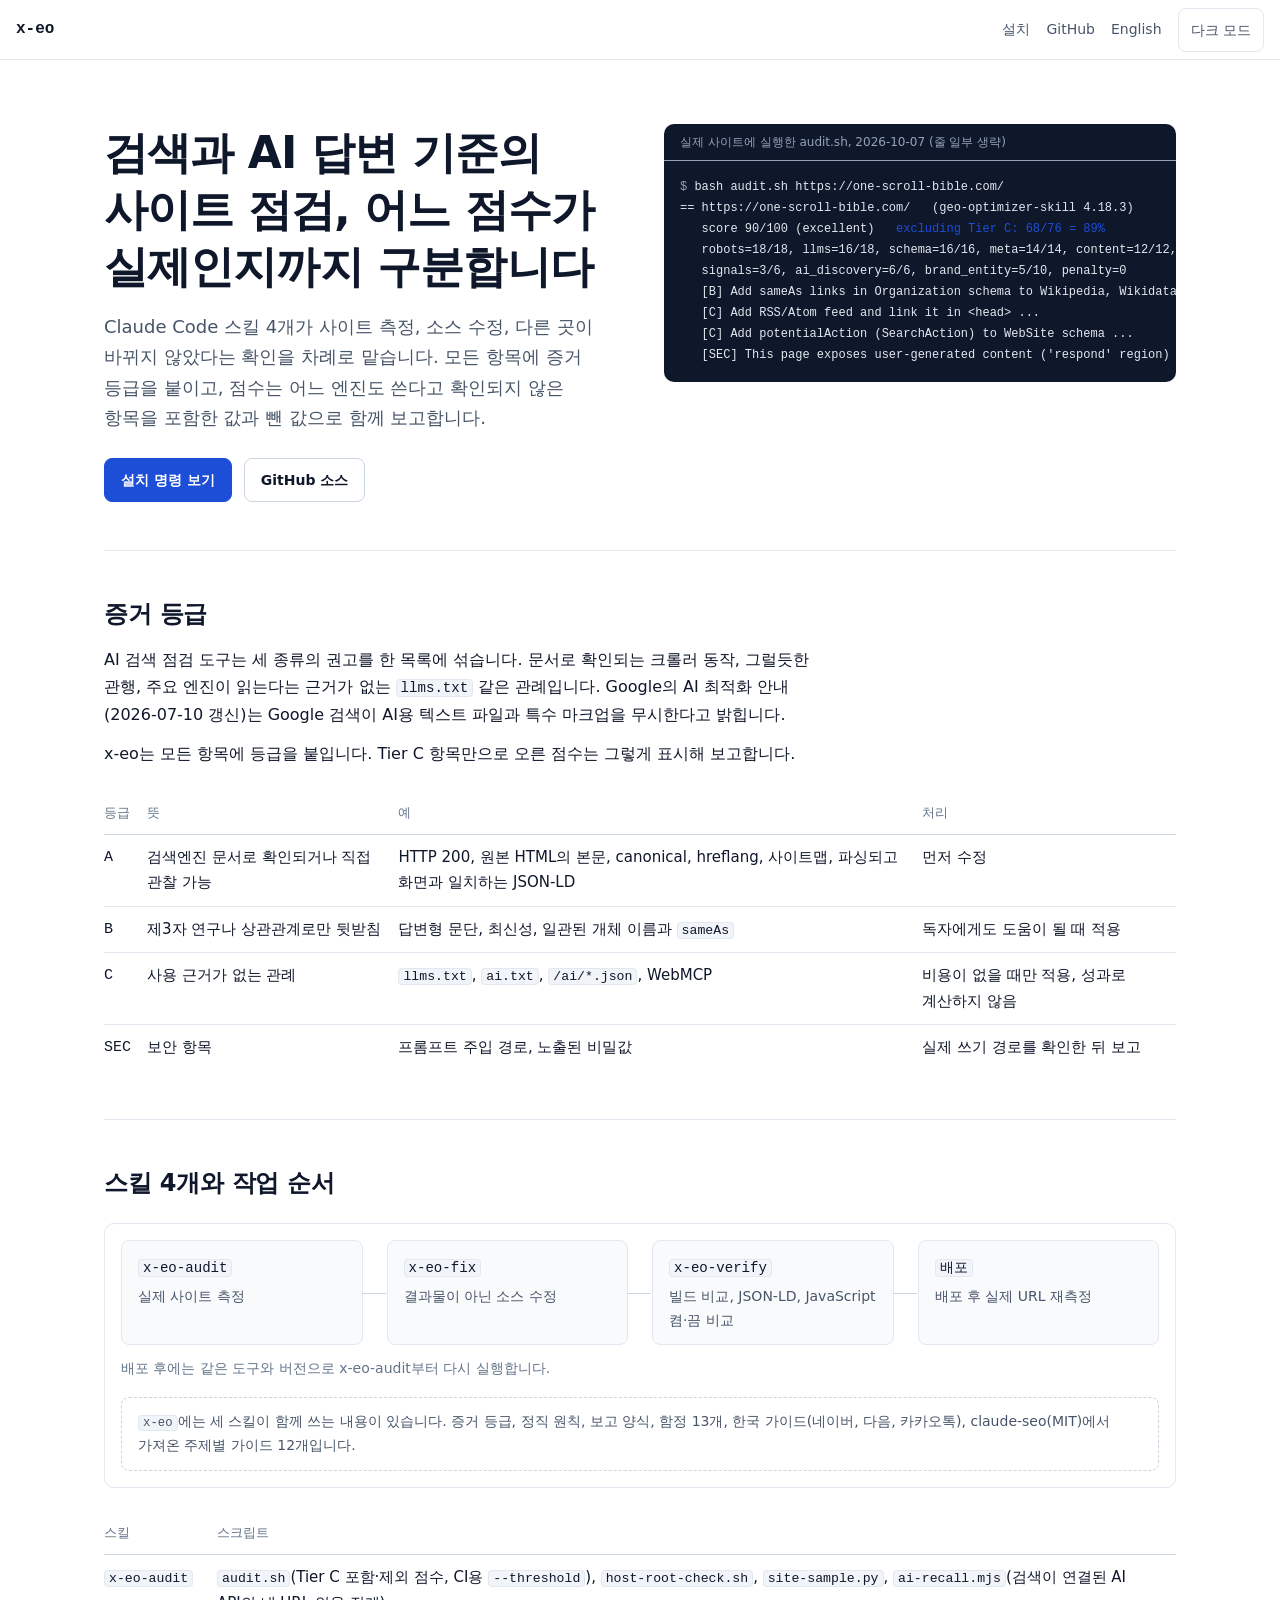
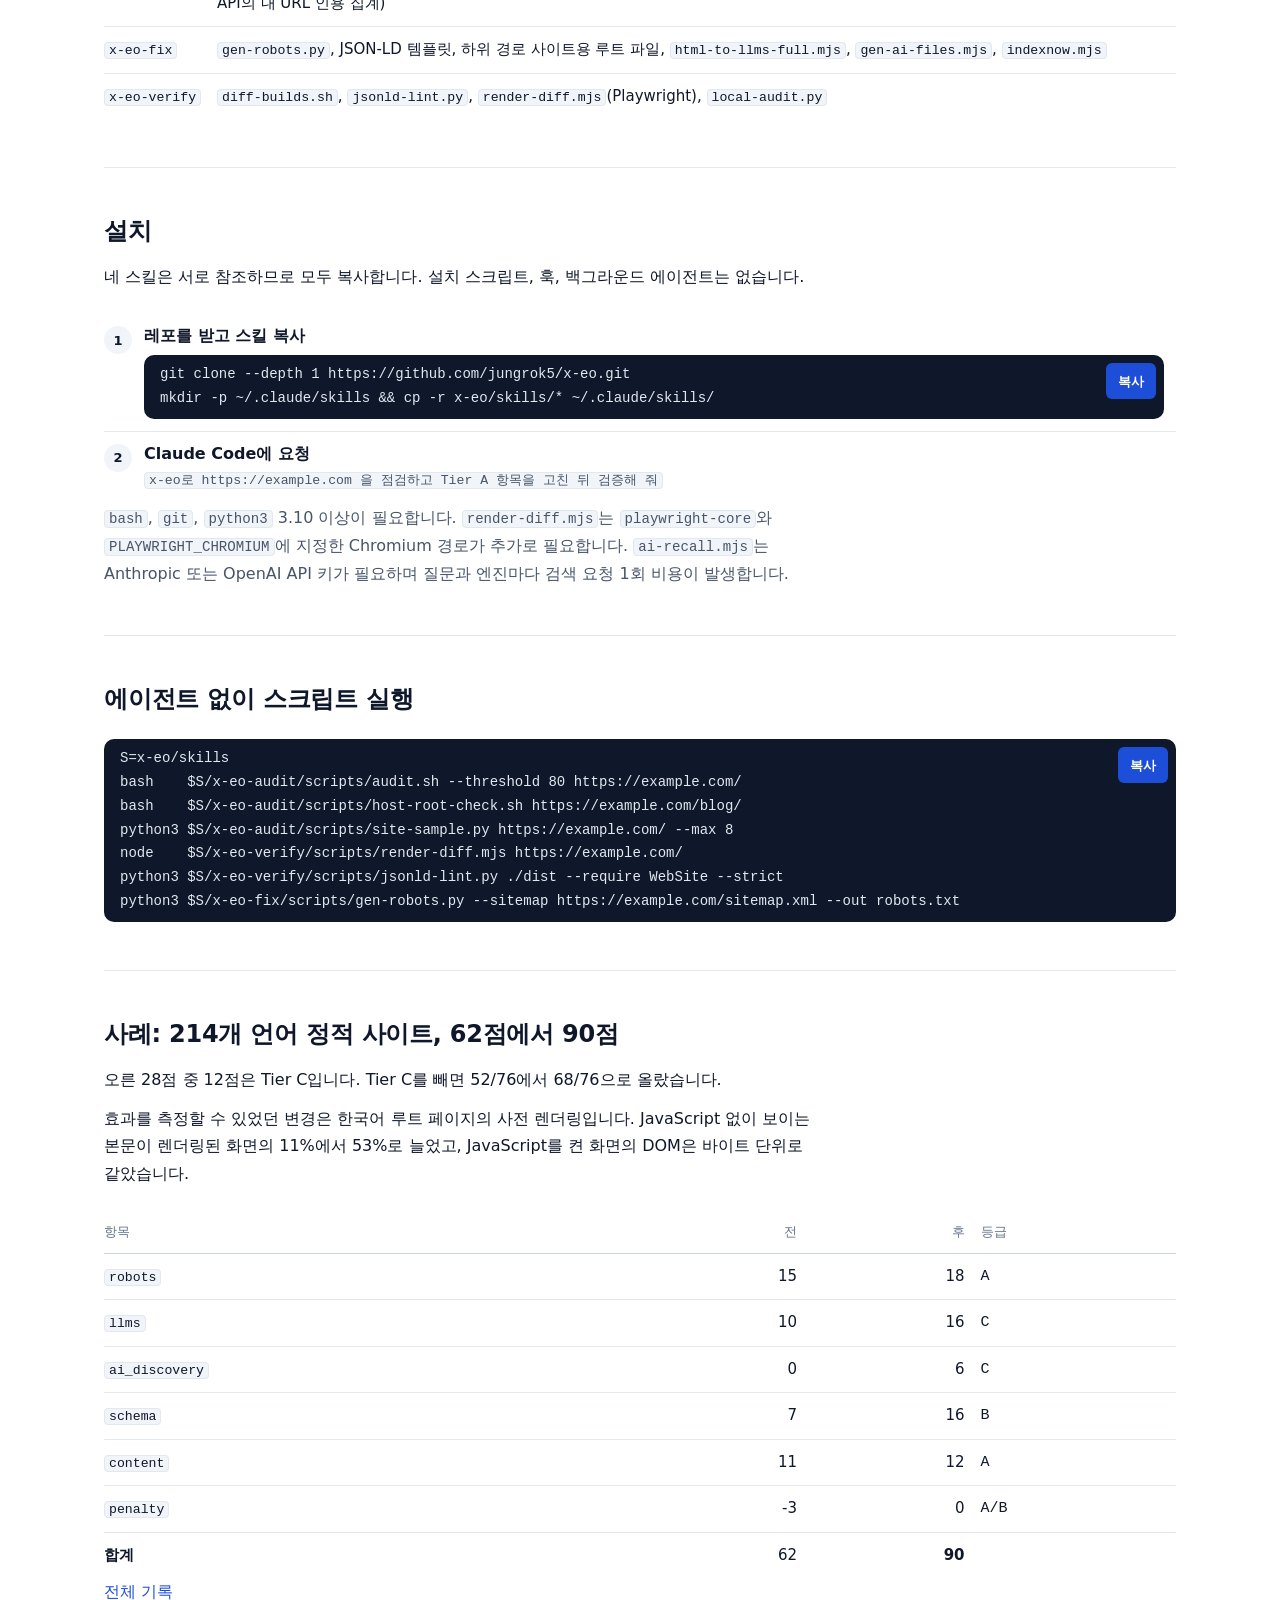
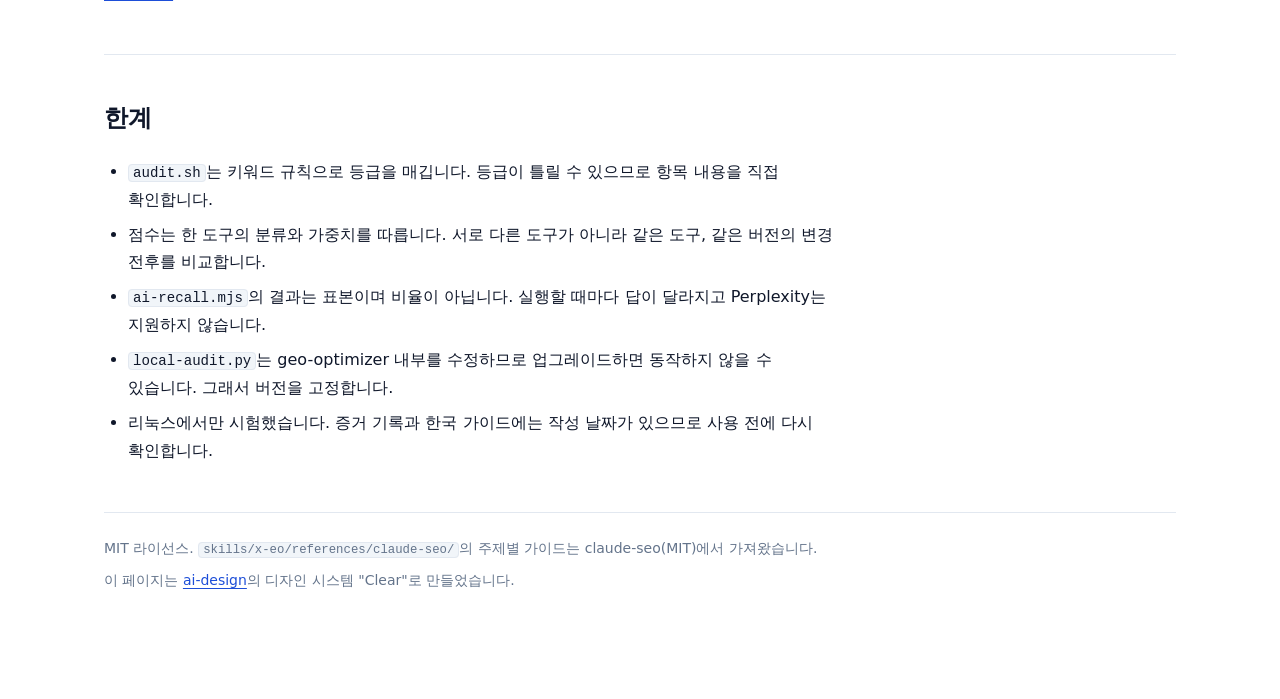
==== site/ko/index.html @ 97e34ea9 "Rewrite README in plain style; add project page (site/) on the Clear design system README.md / READM" ====
<!doctype html>
<html lang="ko">
<head>
<meta charset="utf-8">
<meta name="viewport" content="width=device-width, initial-scale=1">
<title>x-eo: 증거 등급을 붙이는 SEO·AEO·GEO 점검</title>
<meta name="description" content="검색엔진과 AI 답변 엔진 관점에서 사이트 점검, 수정, 수정 결과 검증을 맡는 Claude Code 스킬입니다. 모든 권고에 증거 등급을 붙입니다.">
<link rel="canonical" href="https://jungrok5.github.io/x-eo/ko/">
<link rel="alternate" hreflang="en" href="https://jungrok5.github.io/x-eo/">
<link rel="alternate" hreflang="ko" href="https://jungrok5.github.io/x-eo/ko/">
<link rel="alternate" hreflang="x-default" href="https://jungrok5.github.io/x-eo/">
<meta property="og:type" content="website">
<meta property="og:title" content="x-eo: 증거 등급을 붙이는 SEO·AEO·GEO 점검">
<meta property="og:description" content="검색엔진과 AI 답변 엔진 관점에서 사이트 점검, 수정, 수정 결과 검증을 맡는 Claude Code 스킬입니다. 모든 권고에 증거 등급을 붙입니다.">
<meta property="og:url" content="https://jungrok5.github.io/x-eo/ko/">
<meta property="og:locale" content="ko_KR">
<meta name="twitter:card" content="summary">
<link rel="icon" href="data:,">
<script type="application/ld+json">{"@context": "https://schema.org", "@type": "SoftwareSourceCode", "name": "x-eo", "url": "https://jungrok5.github.io/x-eo/ko/", "codeRepository": "https://github.com/jungrok5/x-eo", "description": "검색엔진과 AI 답변 엔진 관점에서 사이트 점검, 수정, 수정 결과 검증을 맡는 Claude Code 스킬입니다. 모든 권고에 증거 등급을 붙입니다.", "inLanguage": "ko", "license": "https://opensource.org/licenses/MIT", "programmingLanguage": ["Python", "JavaScript", "Shell"], "runtimePlatform": "Claude Code"}</script>
<link rel="stylesheet" href="../assets/design/tokens.css">
<link rel="stylesheet" href="../assets/design/components.css">
<link rel="stylesheet" href="../assets/site.css">
<script src="../assets/design/theme.js"></script>
</head>
<body>
<header class="ds-topbar top">
  <a class="brand" href="../">x-eo</a>
  <nav>
    <a href="#install">설치</a>
    <a href="https://github.com/jungrok5/x-eo">GitHub</a>
    <a href="../" hreflang="en" lang="en">English</a>
    <button type="button" class="theme-toggle" >다크 모드</button>
  </nav>
</header>
<main class="ds-page">
<section class="hero">
  <div>
    <h1>검색과 AI 답변 기준의 사이트 점검, 어느 점수가 실제인지까지 구분합니다</h1>
    <p class="ds-lede">Claude Code 스킬 4개가 사이트 측정, 소스 수정, 다른 곳이 바뀌지 않았다는 확인을 차례로 맡습니다. 모든 항목에 증거 등급을 붙이고, 점수는 어느 엔진도 쓴다고 확인되지 않은 항목을 포함한 값과 뺀 값으로 함께 보고합니다.</p>
    <div class="actions"><a class="ds-btn ds-btn--primary" href="#install">설치 명령 보기</a><a class="ds-btn" href="https://github.com/jungrok5/x-eo">GitHub 소스</a></div>
  </div>
  <figure class="term"><figcaption>실제 사이트에 실행한 audit.sh, 2026-10-07 (줄 일부 생략)</figcaption><pre tabindex="0"><code><span class="ds-c">$</span> bash audit.sh https://one-scroll-bible.com/
== https://one-scroll-bible.com/   (geo-optimizer-skill 4.18.3)
   score 90/100 (excellent)   <span class="hl">excluding Tier C: 68/76 = 89%</span>
   robots=18/18, llms=16/18, schema=16/16, meta=14/14, content=12/12,
   signals=3/6, ai_discovery=6/6, brand_entity=5/10, penalty=0
   [B] Add sameAs links in Organization schema to Wikipedia, Wikidata, ...
   [C] Add RSS/Atom feed and link it in &lt;head&gt; ...
   [C] Add potentialAction (SearchAction) to WebSite schema ...
   [SEC] This page exposes user-generated content ('respond' region) ...</code></pre></figure>
</section>
<section id="tiers">
  <h2>증거 등급</h2>
  <p>AI 검색 점검 도구는 세 종류의 권고를 한 목록에 섞습니다. 문서로 확인되는 크롤러 동작, 그럴듯한 관행, 주요 엔진이 읽는다는 근거가 없는 <code>llms.txt</code> 같은 관례입니다. Google의 AI 최적화 안내(2026-07-10 갱신)는 Google 검색이 AI용 텍스트 파일과 특수 마크업을 무시한다고 밝힙니다.</p><p>x-eo는 모든 항목에 등급을 붙입니다. Tier C 항목만으로 오른 점수는 그렇게 표시해 보고합니다.</p>
  <div class="ds-table-wrap"><table class="ds-table"><thead><tr><th>등급</th><th>뜻</th><th>예</th><th>처리</th></tr></thead><tbody><tr><td class="tier">A</td><td>검색엔진 문서로 확인되거나 직접 관찰 가능</td><td>HTTP 200, 원본 HTML의 본문, canonical, hreflang, 사이트맵, 파싱되고 화면과 일치하는 JSON-LD</td><td>먼저 수정</td></tr><tr><td class="tier">B</td><td>제3자 연구나 상관관계로만 뒷받침</td><td>답변형 문단, 최신성, 일관된 개체 이름과 <code>sameAs</code></td><td>독자에게도 도움이 될 때 적용</td></tr><tr><td class="tier">C</td><td>사용 근거가 없는 관례</td><td><code>llms.txt</code>, <code>ai.txt</code>, <code>/ai/*.json</code>, WebMCP</td><td>비용이 없을 때만 적용, 성과로 계산하지 않음</td></tr><tr><td class="tier">SEC</td><td>보안 항목</td><td>프롬프트 주입 경로, 노출된 비밀값</td><td>실제 쓰기 경로를 확인한 뒤 보고</td></tr></tbody></table></div>
</section>
<section id="skills">
  <h2>스킬 4개와 작업 순서</h2>
  <figure class="ds-figure"><ol class="loop"><li><code>x-eo-audit</code><span>실제 사이트 측정</span></li><li><code>x-eo-fix</code><span>결과물이 아닌 소스 수정</span></li><li><code>x-eo-verify</code><span>빌드 비교, JSON-LD, JavaScript 켬·끔 비교</span></li><li><code>배포</code><span>배포 후 실제 URL 재측정</span></li></ol><p class="loop-back">배포 후에는 같은 도구와 버전으로 x-eo-audit부터 다시 실행합니다.</p><p class="shared"><code>x-eo</code>에는 세 스킬이 함께 쓰는 내용이 있습니다. 증거 등급, 정직 원칙, 보고 양식, 함정 13개, 한국 가이드(네이버, 다음, 카카오톡), claude-seo(MIT)에서 가져온 주제별 가이드 12개입니다.</p></figure>
  <div class="ds-table-wrap"><table class="ds-table"><thead><tr><th>스킬</th><th>스크립트</th></tr></thead><tbody><tr><td><code>x-eo-audit</code></td><td><code>audit.sh</code>(Tier C 포함·제외 점수, CI용 <code>--threshold</code>), <code>host-root-check.sh</code>, <code>site-sample.py</code>, <code>ai-recall.mjs</code>(검색이 연결된 AI API의 내 URL 인용 집계)</td></tr><tr><td><code>x-eo-fix</code></td><td><code>gen-robots.py</code>, JSON-LD 템플릿, 하위 경로 사이트용 루트 파일, <code>html-to-llms-full.mjs</code>, <code>gen-ai-files.mjs</code>, <code>indexnow.mjs</code></td></tr><tr><td><code>x-eo-verify</code></td><td><code>diff-builds.sh</code>, <code>jsonld-lint.py</code>, <code>render-diff.mjs</code>(Playwright), <code>local-audit.py</code></td></tr></tbody></table></div>
</section>
<section id="install">
  <h2>설치</h2>
  <p>네 스킬은 서로 참조하므로 모두 복사합니다. 설치 스크립트, 훅, 백그라운드 에이전트는 없습니다.</p>
  <ol class="ds-steps"><li><div><h3>레포를 받고 스킬 복사</h3><div class="ds-cmd"><pre><code>git clone --depth 1 https://github.com/jungrok5/x-eo.git
mkdir -p ~/.claude/skills &amp;&amp; cp -r x-eo/skills/* ~/.claude/skills/</code></pre><button type="button" >복사</button></div></div></li><li><div><h3>Claude Code에 요청</h3><p><code>x-eo로 https://example.com 을 점검하고 Tier A 항목을 고친 뒤 검증해 줘</code></p></div></li></ol>
  <p class="ds-muted"><code>bash</code>, <code>git</code>, <code>python3</code> 3.10 이상이 필요합니다. <code>render-diff.mjs</code>는 <code>playwright-core</code>와 <code>PLAYWRIGHT_CHROMIUM</code>에 지정한 Chromium 경로가 추가로 필요합니다. <code>ai-recall.mjs</code>는 Anthropic 또는 OpenAI API 키가 필요하며 질문과 엔진마다 검색 요청 1회 비용이 발생합니다.</p>
</section>
<section id="direct">
  <h2>에이전트 없이 스크립트 실행</h2>
  <div class="ds-cmd"><pre><code>S=x-eo/skills
bash    $S/x-eo-audit/scripts/audit.sh --threshold 80 https://example.com/
bash    $S/x-eo-audit/scripts/host-root-check.sh https://example.com/blog/
python3 $S/x-eo-audit/scripts/site-sample.py https://example.com/ --max 8
node    $S/x-eo-verify/scripts/render-diff.mjs https://example.com/
python3 $S/x-eo-verify/scripts/jsonld-lint.py ./dist --require WebSite --strict
python3 $S/x-eo-fix/scripts/gen-robots.py --sitemap https://example.com/sitemap.xml --out robots.txt</code></pre><button type="button" >복사</button></div>
</section>
<section id="example">
  <h2>사례: 214개 언어 정적 사이트, 62점에서 90점</h2>
  <p>오른 28점 중 12점은 Tier C입니다. Tier C를 빼면 52/76에서 68/76으로 올랐습니다.</p><p>효과를 측정할 수 있었던 변경은 한국어 루트 페이지의 사전 렌더링입니다. JavaScript 없이 보이는 본문이 렌더링된 화면의 11%에서 53%로 늘었고, JavaScript를 켠 화면의 DOM은 바이트 단위로 같았습니다.</p>
  <div class="ds-table-wrap"><table class="ds-table"><thead><tr><th>항목</th><th class="num">전</th><th class="num">후</th><th>등급</th></tr></thead><tbody><tr><td><code>robots</code></td><td class="num">15</td><td class="num">18</td><td class="tier">A</td></tr><tr><td><code>llms</code></td><td class="num">10</td><td class="num">16</td><td class="tier">C</td></tr><tr><td><code>ai_discovery</code></td><td class="num">0</td><td class="num">6</td><td class="tier">C</td></tr><tr><td><code>schema</code></td><td class="num">7</td><td class="num">16</td><td class="tier">B</td></tr><tr><td><code>content</code></td><td class="num">11</td><td class="num">12</td><td class="tier">A</td></tr><tr><td><code>penalty</code></td><td class="num">-3</td><td class="num">0</td><td class="tier">A/B</td></tr><tr><td><strong>합계</strong></td><td class="num">62</td><td class="num"><strong>90</strong></td><td></td></tr></tbody></table></div>
  <p><a href="https://github.com/jungrok5/x-eo/blob/main/examples/one-scroll-bible.md">전체 기록</a></p>
</section>
<section id="limits">
  <h2>한계</h2>
  <ul class="plain"><li><code>audit.sh</code>는 키워드 규칙으로 등급을 매깁니다. 등급이 틀릴 수 있으므로 항목 내용을 직접 확인합니다.</li><li>점수는 한 도구의 분류와 가중치를 따릅니다. 서로 다른 도구가 아니라 같은 도구, 같은 버전의 변경 전후를 비교합니다.</li><li><code>ai-recall.mjs</code>의 결과는 표본이며 비율이 아닙니다. 실행할 때마다 답이 달라지고 Perplexity는 지원하지 않습니다.</li><li><code>local-audit.py</code>는 geo-optimizer 내부를 수정하므로 업그레이드하면 동작하지 않을 수 있습니다. 그래서 버전을 고정합니다.</li><li>리눅스에서만 시험했습니다. 증거 기록과 한국 가이드에는 작성 날짜가 있으므로 사용 전에 다시 확인합니다.</li></ul>
</section>
<footer class="site"><p>MIT 라이선스. <code>skills/x-eo/references/claude-seo/</code>의 주제별 가이드는 claude-seo(MIT)에서 가져왔습니다.</p><p>이 페이지는 <a href="https://github.com/jungrok5/ai-design">ai-design</a>의 디자인 시스템 "Clear"로 만들었습니다.</p></footer>
</main>
<script src="../assets/design/copy.js" defer></script>
</body>
</html>
---- site/assets/design/tokens.css ----
/* Design system "Clear" (ai-design) — tokens. Light: 선명한 블루. Dark: 그래파이트.
   Use only these variables in product CSS; the style check warns on raw colors and font stacks elsewhere.
   Spec and component rules: DESIGN.md. Colors adapted from the Tailwind CSS palette (MIT). */
:root {
  /* color: surfaces */
  --bg: #ffffff;
  --surface: #f8fafc;
  --sunk: #f1f5f9;
  --line: #e2e8f0;
  --line-strong: #cbd5e1;
  /* color: text */
  --fg: #0f172a;
  --muted: #475569;
  --subtle: #64748b;
  /* color: the one accent (actions, links, current state, human gates) */
  --accent: #1d4ed8;
  --accent-hover: #1e40af;
  --accent-fg: #ffffff;
  --accent-soft: #eff6ff;
  /* color: status (meaning only, never decoration) */
  --ok: #067647;      --ok-soft: #ecfdf3;
  --warn: #b54708;    --warn-soft: #fffaeb;
  --danger: #b42318;  --danger-soft: #fef3f2;
  /* color: code and terminals */
  --code-bg: #0f172a;
  --code-fg: #e2e8f0;
  --code-muted: #94a3b8;
  --focus: #1d4ed8;

  /* type */
  --font-sans: "Noto Sans KR", -apple-system, BlinkMacSystemFont, "Apple SD Gothic Neo", "Malgun Gothic", system-ui, sans-serif;
  --font-mono: "IBM Plex Mono", ui-monospace, SFMono-Regular, Menlo, Consolas, monospace;
  --text-xs: 12px; --text-s: 14px; --text-m: 16px; --text-l: 18px;
  --text-h3: 18px; --text-h2: 24px; --text-h1: clamp(30px, 4.4vw, 44px);
  --leading: 1.7; --leading-tight: 1.3;

  /* space, shape */
  --space-1: 4px; --space-2: 8px; --space-3: 12px; --space-4: 16px;
  --space-5: 24px; --space-6: 32px; --space-7: 48px; --space-8: 64px;
  --radius-s: 6px; --radius-m: 8px; --radius-l: 10px;
  --border: 1px solid var(--line);
  --measure: 72ch;
  --page: 1120px;
  --motion: 180ms ease-out;
  color-scheme: light;
}

/* Dark follows the OS unless the page sets data-theme. Keep both blocks identical. */
@media (prefers-color-scheme: dark) {
  :root:not([data-theme="light"]) {
    --bg: #1e2124; --surface: #25292c; --sunk: #191b1e; --line: #33373b; --line-strong: #454b51;
    --fg: #e4e6e8; --muted: #b4b9be; --subtle: #9ba1a6;
    --accent: #7cb7e8; --accent-hover: #a9d0f0; --accent-fg: #10151a; --accent-soft: #233240;
    --ok: #47cd89; --ok-soft: #16322a; --warn: #fdb022; --warn-soft: #3a2c12; --danger: #f97066; --danger-soft: #3b1f1d;
    --code-bg: #141618; --code-fg: #e4e6e8; --code-muted: #7d8389; --focus: #7cb7e8;
    color-scheme: dark;
  }
}
:root[data-theme="dark"] {
  --bg: #1e2124; --surface: #25292c; --sunk: #191b1e; --line: #33373b; --line-strong: #454b51;
  --fg: #e4e6e8; --muted: #b4b9be; --subtle: #9ba1a6;
  --accent: #7cb7e8; --accent-hover: #a9d0f0; --accent-fg: #10151a; --accent-soft: #233240;
  --ok: #47cd89; --ok-soft: #16322a; --warn: #fdb022; --warn-soft: #3a2c12; --danger: #f97066; --danger-soft: #3b1f1d;
  --code-bg: #141618; --code-fg: #e4e6e8; --code-muted: #7d8389; --focus: #7cb7e8;
  color-scheme: dark;
}
---- site/assets/design/components.css ----
/* Design system "Clear" (ai-design) — base and components. Needs tokens.css first.
   Every value comes from a token. Class names start with ds- so they can sit next to product CSS. */
*, *::before, *::after { box-sizing: border-box; }
body {
  margin: 0; background: var(--bg); color: var(--fg);
  font-family: var(--font-sans); font-size: var(--text-m); line-height: var(--leading);
  word-break: keep-all; overflow-wrap: break-word;
}
h1, h2, h3, h4 { margin: 0; line-height: var(--leading-tight); font-weight: 700; text-wrap: balance; }
h1 { font-size: var(--text-h1); letter-spacing: -0.02em; }
h2 { font-size: var(--text-h2); letter-spacing: -0.01em; }
h3 { font-size: var(--text-h3); }
p { margin: 0; }
a { color: var(--accent); text-underline-offset: 3px; }
a:hover { color: var(--accent-hover); }
:focus-visible { outline: 2px solid var(--focus); outline-offset: 2px; }
code, kbd, pre { font-family: var(--font-mono); }
:not(pre) > code {
  font-size: 0.88em; background: var(--sunk); border: var(--border); border-radius: 4px;
  padding: 0 4px; overflow-wrap: anywhere; word-break: normal;
}
@media (prefers-reduced-motion: reduce) {
  *, *::before, *::after { animation: none !important; transition: none !important; scroll-behavior: auto !important; }
}

/* layout */
.ds-page { max-width: var(--page); margin: 0 auto; padding: var(--space-6) var(--space-4) var(--space-8); }
@media (min-width: 720px) { .ds-page { padding-inline: var(--space-5); } }
.ds-stack { display: grid; gap: var(--space-4); }
.ds-lede { font-size: var(--text-l); color: var(--muted); max-width: var(--measure); }
.ds-eyebrow { font-size: var(--text-s); font-weight: 700; color: var(--accent); }
.ds-muted { color: var(--muted); }

/* top bar */
.ds-topbar {
  display: flex; align-items: center; gap: var(--space-5); min-height: 60px;
  padding: 0 var(--space-4); border-bottom: var(--border); background: var(--bg);
}
.ds-topbar a { color: var(--muted); text-decoration: none; font-size: var(--text-s); }
.ds-topbar a[aria-current="page"] { color: var(--fg); font-weight: 700; }

/* buttons: one primary per view */
.ds-btn {
  display: inline-flex; align-items: center; justify-content: center; gap: var(--space-2);
  min-height: 44px; padding: 0 var(--space-4); border-radius: var(--radius-m);
  font: 700 var(--text-s) / 1 var(--font-sans); cursor: pointer; text-decoration: none;
  background: var(--bg); color: var(--fg); border: 1px solid var(--line-strong);
  transition: background-color var(--motion), border-color var(--motion);
}
.ds-btn:hover { border-color: var(--subtle); }
.ds-btn--primary { background: var(--accent); color: var(--accent-fg); border-color: var(--accent); }
.ds-btn--primary:hover { background: var(--accent-hover); border-color: var(--accent-hover); color: var(--accent-fg); }

/* copyable command: an action the reader runs */
.ds-cmd {
  display: flex; align-items: center; gap: var(--space-2); min-width: 0;
  background: var(--code-bg); color: var(--code-fg); border-radius: var(--radius-l);
  padding: var(--space-2) var(--space-2) var(--space-2) var(--space-4);
}
.ds-cmd code, .ds-cmd pre {
  flex: 1; min-width: 0; margin: 0; background: none; border: 0; padding: 0; color: inherit;
  font-size: var(--text-s); line-height: 1.7; white-space: pre; overflow-x: auto;
}
.ds-cmd .ds-c { color: var(--code-muted); }
.ds-cmd button {
  align-self: flex-start; flex: none; min-height: 36px; padding: 0 var(--space-3); border-radius: var(--radius-s);
  border: 0; background: var(--accent); color: var(--accent-fg); font: 700 13px / 1 var(--font-sans); cursor: pointer;
}
.ds-cmd button:hover { background: var(--accent-hover); }
.ds-cmd button:focus-visible { outline-color: var(--code-fg); }

/* numbered steps: a sequence; .is-human marks a person's decision */
.ds-steps { list-style: none; margin: 0; padding: 0; counter-reset: ds-step; }
.ds-steps > li {
  display: grid; grid-template-columns: 28px minmax(0, 1fr) auto; gap: var(--space-3); align-items: start;
  padding: var(--space-3) 0; border-bottom: var(--border);
}
.ds-steps > li:last-child { border-bottom: 0; }
.ds-steps > li::before {
  counter-increment: ds-step; content: counter(ds-step);
  width: 28px; height: 28px; border-radius: 50%; display: grid; place-items: center;
  background: var(--sunk); color: var(--fg); font: 700 13px / 1 var(--font-sans);
}
.ds-steps > li.is-human::before { background: var(--accent); color: var(--accent-fg); }
.ds-steps .ds-who { font-size: 13px; font-weight: 700; color: var(--accent); white-space: nowrap; padding-top: 3px; }
.ds-steps h3, .ds-steps h4 { font-size: var(--text-m); }
.ds-steps p { font-size: 15px; color: var(--muted); margin-top: 2px; }

/* table: comparisons and lists of facts */
.ds-table-wrap { overflow-x: auto; }
.ds-table { width: 100%; border-collapse: collapse; font-size: 15px; font-variant-numeric: tabular-nums; }
.ds-table th, .ds-table td { text-align: left; vertical-align: top; padding: 10px 16px 10px 0; border-bottom: var(--border); }
.ds-table thead th { font-size: 13px; font-weight: 500; color: var(--subtle); border-bottom-color: var(--line-strong); }
.ds-table tbody tr:last-child > * { border-bottom: 0; }

/* panel: groups related content; border only, no shadow, no side stripe */
.ds-panel { background: var(--bg); border: var(--border); border-radius: var(--radius-l); padding: var(--space-5); min-width: 0; }
.ds-panel--sunk { background: var(--surface); }

/* note: a short remark that must not be missed */
.ds-note { display: grid; gap: var(--space-1); background: var(--accent-soft); border-radius: var(--radius-m); padding: var(--space-3) var(--space-4); font-size: 15px; }
.ds-note--warn { background: var(--warn-soft); }
.ds-note--danger { background: var(--danger-soft); }

/* badge: state, owner, kind */
.ds-badge {
  display: inline-flex; align-items: center; min-height: 22px; padding: 0 var(--space-2); border-radius: 4px;
  font-size: var(--text-xs); font-weight: 700; background: var(--sunk); color: var(--muted); white-space: nowrap;
}
.ds-badge--accent { background: var(--accent-soft); color: var(--accent); }
.ds-badge--ok { background: var(--ok-soft); color: var(--ok); }
.ds-badge--warn { background: var(--warn-soft); color: var(--warn); }
.ds-badge--danger { background: var(--danger-soft); color: var(--danger); }

/* diagram frame (Mermaid or element-built diagrams) */
.ds-figure { margin: 0; border: var(--border); border-radius: var(--radius-l); padding: var(--space-4); overflow-x: auto; background: var(--bg); }
.ds-figure figcaption { font-size: 13px; color: var(--subtle); margin-top: var(--space-2); }
---- site/assets/site.css ----
/* x-eo project page. Built on the "Clear" design system (assets/design/); every value comes from its tokens. */
.top { position: sticky; top: 0; z-index: 10; }
.top .brand { color: var(--fg); font-weight: 700; font-size: var(--text-m); font-family: var(--font-mono); }
.top nav { display: flex; align-items: center; gap: var(--space-4); margin-left: auto; }
.top a, .top .theme-toggle { min-height: 44px; display: inline-flex; align-items: center; }
.theme-toggle {
  background: none; border: var(--border); border-radius: var(--radius-m); color: var(--muted);
  font: var(--text-s) / 1 var(--font-sans); padding: 0 var(--space-3); cursor: pointer;
}
.theme-toggle:hover { color: var(--fg); border-color: var(--line-strong); }

main section { padding: var(--space-7) 0; border-top: var(--border); }
main section:first-child { border-top: 0; padding-top: var(--space-6); }
main section > h2 { margin-bottom: var(--space-4); }
main section > p { max-width: var(--measure); }
main section > p + p { margin-top: var(--space-3); }
main section > :is(.ds-table-wrap, .ds-figure, .ds-steps, .ds-cmd, .ds-note, ul) { margin-top: var(--space-5); }

.hero { display: grid; gap: var(--space-6); align-items: start; }
@media (min-width: 960px) { .hero { grid-template-columns: minmax(0, 1fr) minmax(0, 1fr); gap: var(--space-7); } }
.hero .ds-lede { margin-top: var(--space-4); }
.hero .actions { display: flex; flex-wrap: wrap; gap: var(--space-3); margin-top: var(--space-5); }

.term { margin: 0; background: var(--code-bg); color: var(--code-fg); border-radius: var(--radius-l); overflow: hidden; }
.term figcaption { padding: var(--space-2) var(--space-4); font-size: var(--text-xs); color: var(--code-muted); border-bottom: 1px solid var(--code-muted); }
.term pre {
  margin: 0; padding: var(--space-4); font-size: var(--text-xs); line-height: 1.75;
  white-space: pre; overflow-x: auto; word-break: normal;
}
.term .ds-c { color: var(--code-muted); }
.term .hl { color: var(--accent); font-weight: 500; }

.loop { list-style: none; margin: 0; padding: 0; display: grid; gap: var(--space-2); }
@media (min-width: 720px) { .loop { grid-template-columns: repeat(4, minmax(0, 1fr)); gap: var(--space-5); } }
.loop li { position: relative; border: var(--border); border-radius: var(--radius-m); padding: var(--space-3) var(--space-4); background: var(--surface); }
.loop li code { font-weight: 500; }
.loop li span { display: block; font-size: var(--text-s); color: var(--muted); margin-top: var(--space-1); }
.loop li:not(:last-child)::after {
  content: ""; position: absolute; background: var(--line-strong);
  left: 50%; bottom: calc(-1 * var(--space-2)); width: 1px; height: var(--space-2);
}
@media (min-width: 720px) {
  .loop li:not(:last-child)::after { left: auto; right: calc(-1 * var(--space-5)); top: 50%; bottom: auto; width: var(--space-5); height: 1px; }
}
.loop-back { margin-top: var(--space-3); font-size: var(--text-s); color: var(--subtle); }
.shared { margin-top: var(--space-4); border: 1px dashed var(--line-strong); border-radius: var(--radius-m); padding: var(--space-3) var(--space-4); font-size: var(--text-s); color: var(--muted); }

.tier { font-family: var(--font-mono); }
.ds-table td:first-child code { white-space: nowrap; }
.ds-table .num { text-align: right; }
.ds-table td.num, .ds-table th.num { padding-right: var(--space-4); }
ul.plain { margin: 0; padding-left: var(--space-5); max-width: var(--measure); display: grid; gap: var(--space-2); }

.ds-steps .ds-cmd { margin-top: var(--space-2); }
.ds-steps > li > div { min-width: 0; }

footer.site { border-top: var(--border); padding: var(--space-5) 0 var(--space-7); font-size: var(--text-s); color: var(--subtle); }
footer.site p + p { margin-top: var(--space-2); }
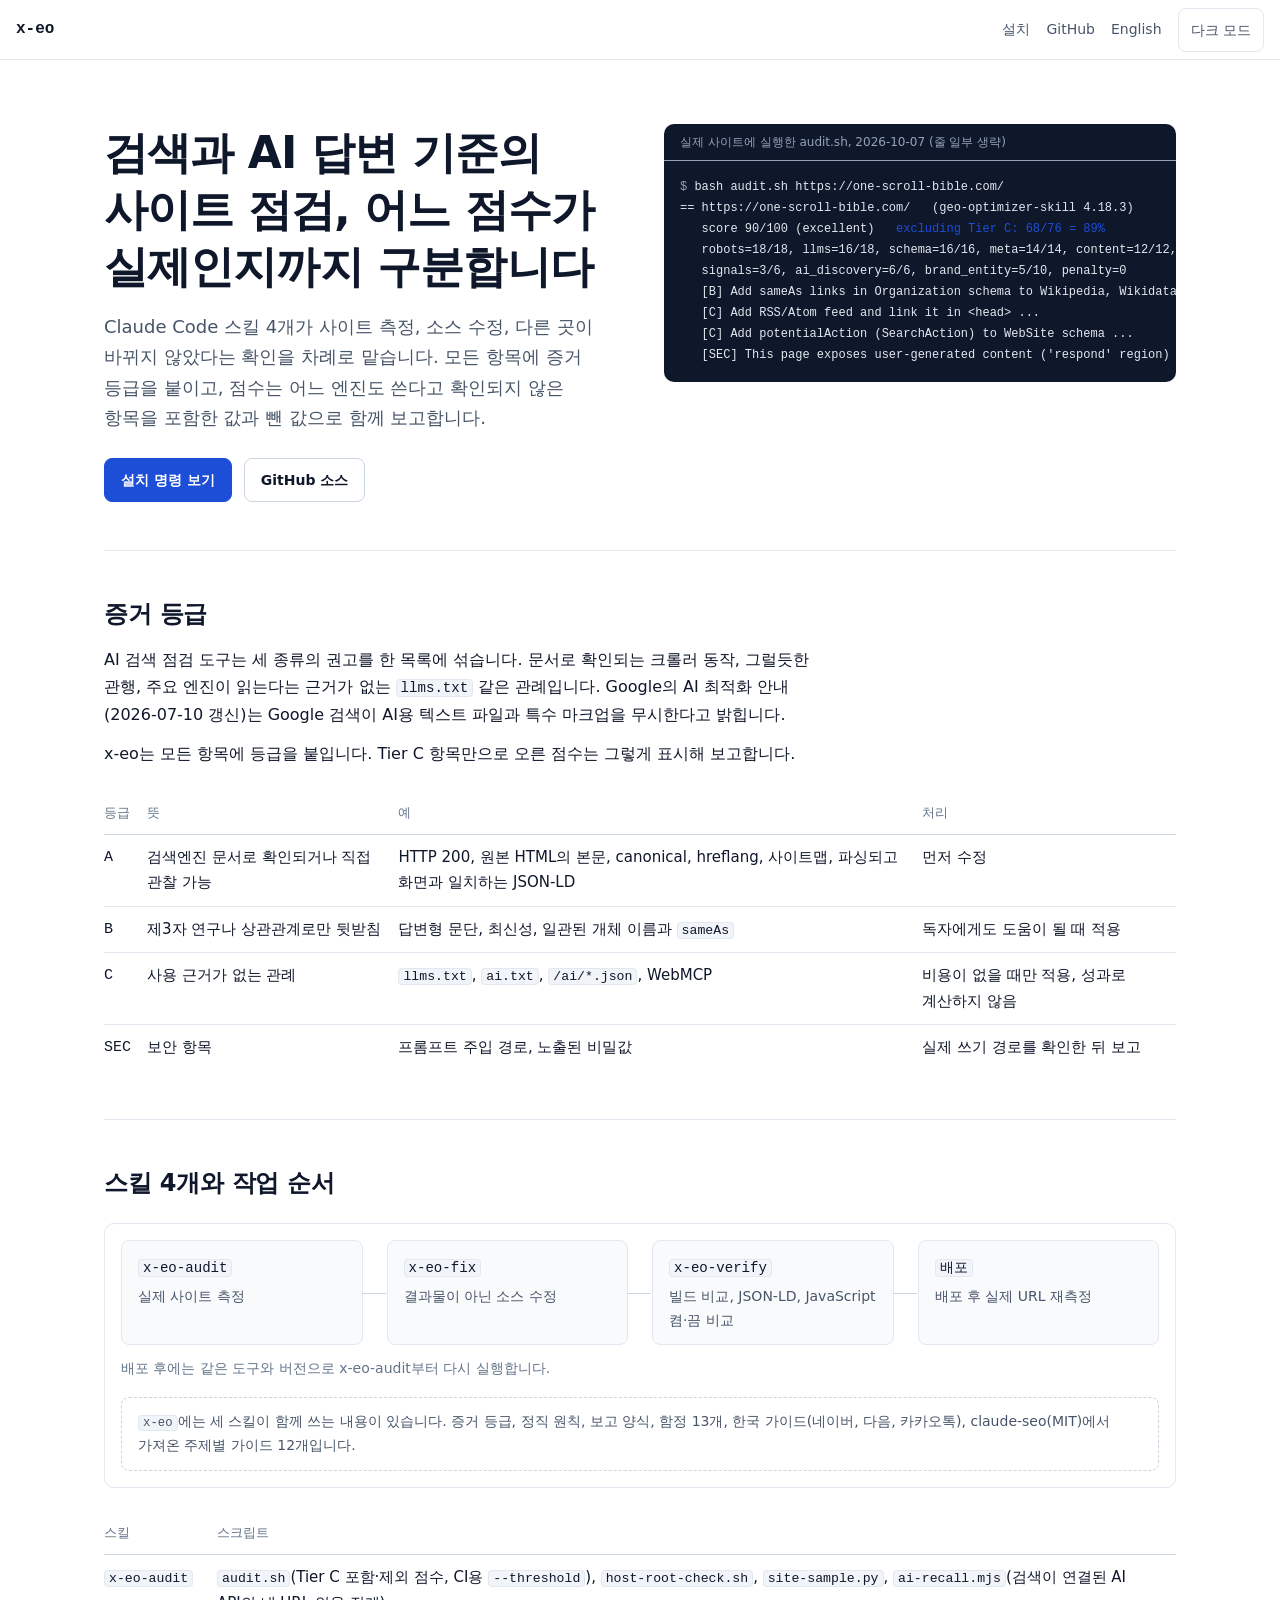
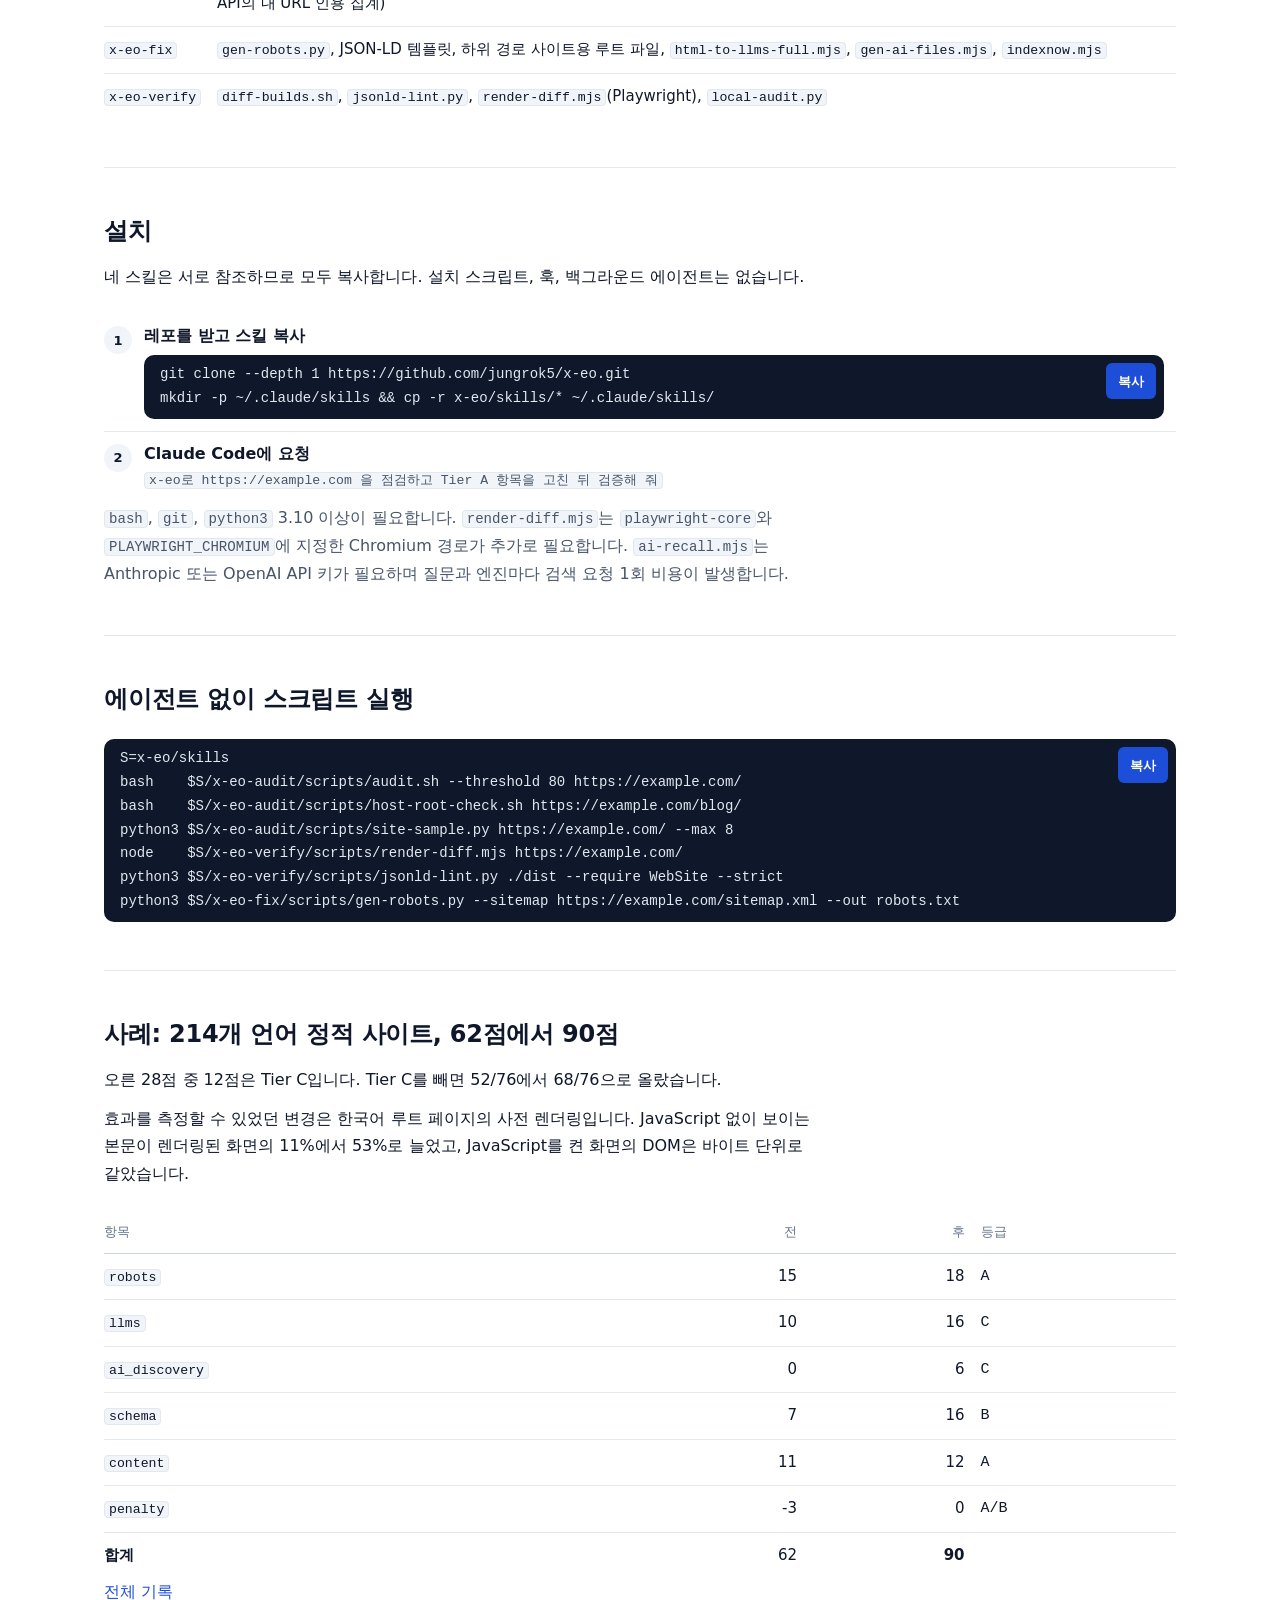
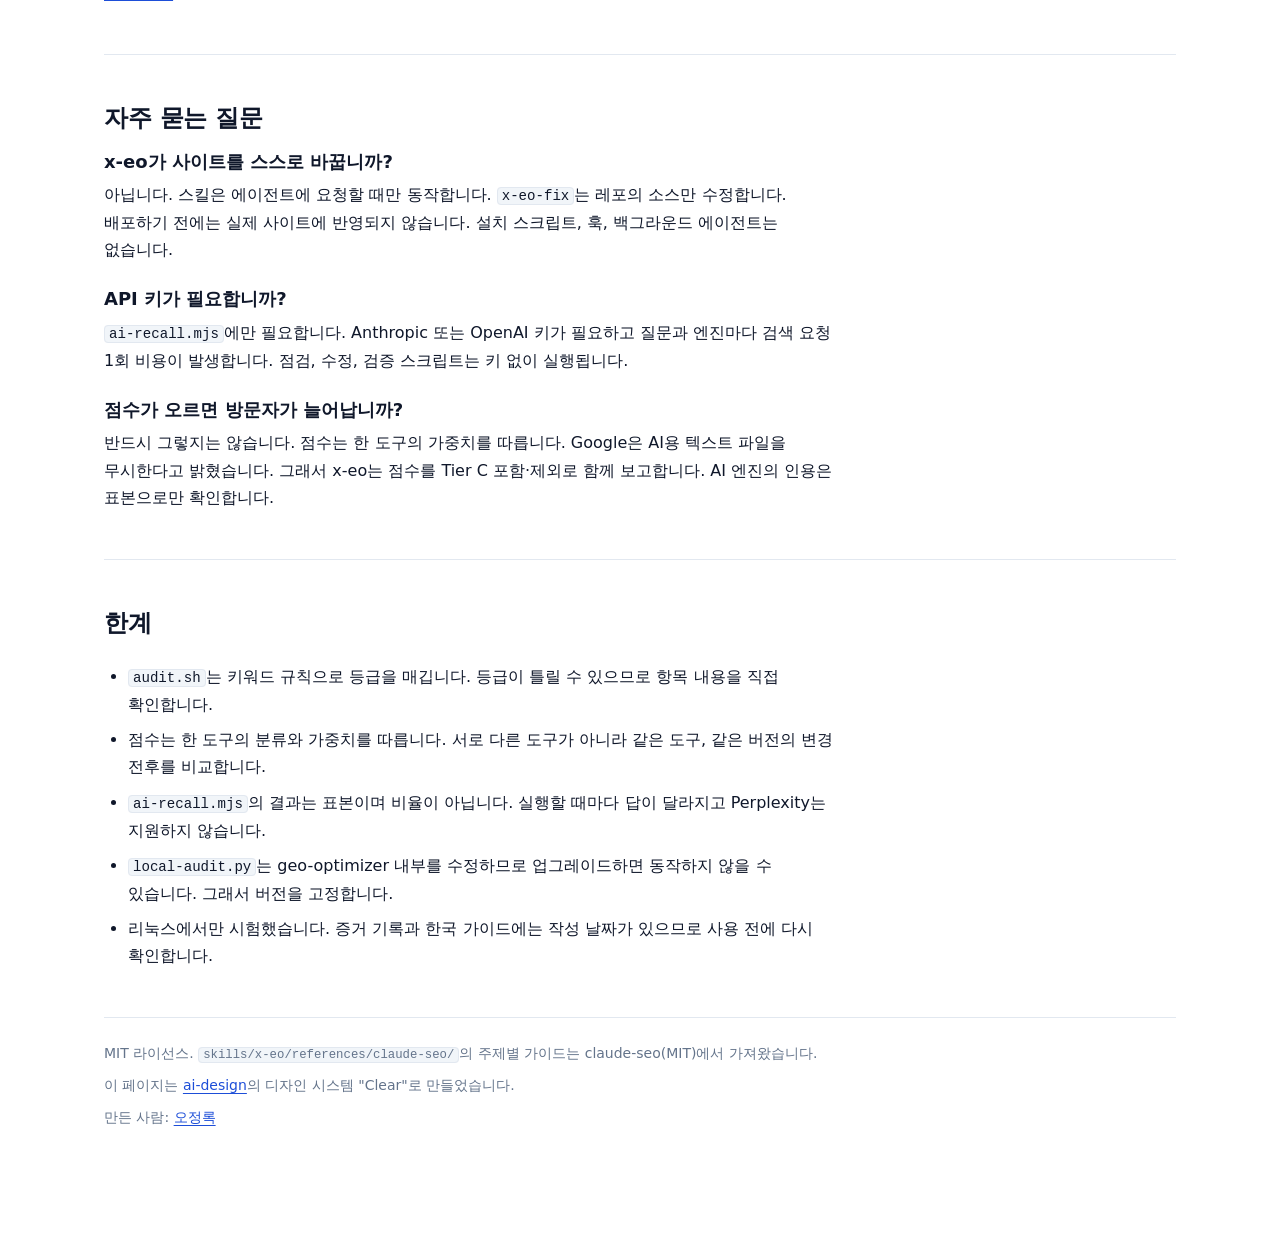
==== commit a2d011f8: "Self-audit with x-eo: true WebSite/Person/FAQPage schema, visible FAQ; fix stub rule in site-sample " ====
--- a/site/ko/index.html
+++ b/site/ko/index.html
@@ -14,9 +14,14 @@
 <meta property="og:description" content="검색엔진과 AI 답변 엔진 관점에서 사이트 점검, 수정, 수정 결과 검증을 맡는 Claude Code 스킬입니다. 모든 권고에 증거 등급을 붙입니다.">
 <meta property="og:url" content="https://jungrok5.github.io/x-eo/ko/">
 <meta property="og:locale" content="ko_KR">
-<meta name="twitter:card" content="summary">
+<meta property="og:image" content="https://jungrok5.github.io/x-eo/og.png">
+<meta property="og:image:width" content="1200">
+<meta property="og:image:height" content="630">
+<meta property="og:image:alt" content="x-eo: SEO, AEO and GEO audits graded by evidence, next to audit.sh output (score 90/100, excluding Tier C 68/76)">
+<meta name="twitter:card" content="summary_large_image">
+<meta name="twitter:image" content="https://jungrok5.github.io/x-eo/og.png">
 <link rel="icon" href="data:,">
-<script type="application/ld+json">{"@context": "https://schema.org", "@type": "SoftwareSourceCode", "name": "x-eo", "url": "https://jungrok5.github.io/x-eo/ko/", "codeRepository": "https://github.com/jungrok5/x-eo", "description": "검색엔진과 AI 답변 엔진 관점에서 사이트 점검, 수정, 수정 결과 검증을 맡는 Claude Code 스킬입니다. 모든 권고에 증거 등급을 붙입니다.", "inLanguage": "ko", "license": "https://opensource.org/licenses/MIT", "programmingLanguage": ["Python", "JavaScript", "Shell"], "runtimePlatform": "Claude Code"}</script>
+<script type="application/ld+json">{"@context": "https://schema.org", "@graph": [{"@type": "WebSite", "@id": "https://jungrok5.github.io/x-eo/#website", "name": "x-eo", "url": "https://jungrok5.github.io/x-eo/", "inLanguage": ["en", "ko"], "author": {"@id": "https://jungrok5.github.io/resume/#person"}}, {"@type": "SoftwareSourceCode", "name": "x-eo", "url": "https://jungrok5.github.io/x-eo/ko/", "codeRepository": "https://github.com/jungrok5/x-eo", "description": "검색엔진과 AI 답변 엔진 관점에서 사이트 점검, 수정, 수정 결과 검증을 맡는 Claude Code 스킬입니다. 모든 권고에 증거 등급을 붙입니다.", "inLanguage": "ko", "license": "https://opensource.org/licenses/MIT", "programmingLanguage": ["Python", "JavaScript", "Shell"], "runtimePlatform": "Claude Code", "author": {"@id": "https://jungrok5.github.io/resume/#person"}, "isPartOf": {"@id": "https://jungrok5.github.io/x-eo/#website"}}, {"@type": "FAQPage", "inLanguage": "ko", "mainEntity": [{"@type": "Question", "name": "x-eo가 사이트를 스스로 바꿉니까?", "acceptedAnswer": {"@type": "Answer", "text": "아닙니다. 스킬은 에이전트에 요청할 때만 동작합니다. x-eo-fix는 레포의 소스만 수정합니다. 배포하기 전에는 실제 사이트에 반영되지 않습니다. 설치 스크립트, 훅, 백그라운드 에이전트는 없습니다."}}, {"@type": "Question", "name": "API 키가 필요합니까?", "acceptedAnswer": {"@type": "Answer", "text": "ai-recall.mjs에만 필요합니다. Anthropic 또는 OpenAI 키가 필요하고 질문과 엔진마다 검색 요청 1회 비용이 발생합니다. 점검, 수정, 검증 스크립트는 키 없이 실행됩니다."}}, {"@type": "Question", "name": "점수가 오르면 방문자가 늘어납니까?", "acceptedAnswer": {"@type": "Answer", "text": "반드시 그렇지는 않습니다. 점수는 한 도구의 가중치를 따릅니다. Google은 AI용 텍스트 파일을 무시한다고 밝혔습니다. 그래서 x-eo는 점수를 Tier C 포함·제외로 함께 보고합니다. AI 엔진의 인용은 표본으로만 확인합니다."}}]}, {"@type": "Person", "@id": "https://jungrok5.github.io/resume/#person", "name": "오정록 (Jeongrok Oh)", "url": "https://jungrok5.github.io/resume/", "sameAs": ["https://github.com/jungrok5", "https://www.linkedin.com/in/jungrok5"]}]}</script>
 <link rel="stylesheet" href="../assets/design/tokens.css">
 <link rel="stylesheet" href="../assets/design/components.css">
 <link rel="stylesheet" href="../assets/site.css">
@@ -82,11 +87,15 @@
   <div class="ds-table-wrap"><table class="ds-table"><thead><tr><th>항목</th><th class="num">전</th><th class="num">후</th><th>등급</th></tr></thead><tbody><tr><td><code>robots</code></td><td class="num">15</td><td class="num">18</td><td class="tier">A</td></tr><tr><td><code>llms</code></td><td class="num">10</td><td class="num">16</td><td class="tier">C</td></tr><tr><td><code>ai_discovery</code></td><td class="num">0</td><td class="num">6</td><td class="tier">C</td></tr><tr><td><code>schema</code></td><td class="num">7</td><td class="num">16</td><td class="tier">B</td></tr><tr><td><code>content</code></td><td class="num">11</td><td class="num">12</td><td class="tier">A</td></tr><tr><td><code>penalty</code></td><td class="num">-3</td><td class="num">0</td><td class="tier">A/B</td></tr><tr><td><strong>합계</strong></td><td class="num">62</td><td class="num"><strong>90</strong></td><td></td></tr></tbody></table></div>
   <p><a href="https://github.com/jungrok5/x-eo/blob/main/examples/one-scroll-bible.md">전체 기록</a></p>
 </section>
+<section id="faq">
+  <h2>자주 묻는 질문</h2>
+  <div class="faq"><h3>x-eo가 사이트를 스스로 바꿉니까?</h3><p>아닙니다. 스킬은 에이전트에 요청할 때만 동작합니다. <code>x-eo-fix</code>는 레포의 소스만 수정합니다. 배포하기 전에는 실제 사이트에 반영되지 않습니다. 설치 스크립트, 훅, 백그라운드 에이전트는 없습니다.</p><h3>API 키가 필요합니까?</h3><p><code>ai-recall.mjs</code>에만 필요합니다. Anthropic 또는 OpenAI 키가 필요하고 질문과 엔진마다 검색 요청 1회 비용이 발생합니다. 점검, 수정, 검증 스크립트는 키 없이 실행됩니다.</p><h3>점수가 오르면 방문자가 늘어납니까?</h3><p>반드시 그렇지는 않습니다. 점수는 한 도구의 가중치를 따릅니다. Google은 AI용 텍스트 파일을 무시한다고 밝혔습니다. 그래서 x-eo는 점수를 Tier C 포함·제외로 함께 보고합니다. AI 엔진의 인용은 표본으로만 확인합니다.</p></div>
+</section>
 <section id="limits">
   <h2>한계</h2>
   <ul class="plain"><li><code>audit.sh</code>는 키워드 규칙으로 등급을 매깁니다. 등급이 틀릴 수 있으므로 항목 내용을 직접 확인합니다.</li><li>점수는 한 도구의 분류와 가중치를 따릅니다. 서로 다른 도구가 아니라 같은 도구, 같은 버전의 변경 전후를 비교합니다.</li><li><code>ai-recall.mjs</code>의 결과는 표본이며 비율이 아닙니다. 실행할 때마다 답이 달라지고 Perplexity는 지원하지 않습니다.</li><li><code>local-audit.py</code>는 geo-optimizer 내부를 수정하므로 업그레이드하면 동작하지 않을 수 있습니다. 그래서 버전을 고정합니다.</li><li>리눅스에서만 시험했습니다. 증거 기록과 한국 가이드에는 작성 날짜가 있으므로 사용 전에 다시 확인합니다.</li></ul>
 </section>
-<footer class="site"><p>MIT 라이선스. <code>skills/x-eo/references/claude-seo/</code>의 주제별 가이드는 claude-seo(MIT)에서 가져왔습니다.</p><p>이 페이지는 <a href="https://github.com/jungrok5/ai-design">ai-design</a>의 디자인 시스템 "Clear"로 만들었습니다.</p></footer>
+<footer class="site"><p>MIT 라이선스. <code>skills/x-eo/references/claude-seo/</code>의 주제별 가이드는 claude-seo(MIT)에서 가져왔습니다.</p><p>이 페이지는 <a href="https://github.com/jungrok5/ai-design">ai-design</a>의 디자인 시스템 "Clear"로 만들었습니다.</p><p>만든 사람: <a href="https://jungrok5.github.io/resume/">오정록</a></p></footer>
 </main>
 <script src="../assets/design/copy.js" defer></script>
 </body>
--- a/site/assets/site.css
+++ b/site/assets/site.css
@@ -49,6 +49,10 @@
 .ds-table td:first-child code { white-space: nowrap; }
 .ds-table .num { text-align: right; }
 .ds-table td.num, .ds-table th.num { padding-right: var(--space-4); }
+.faq { max-width: var(--measure); }
+.faq h3 { margin-top: var(--space-5); }
+.faq h3:first-child { margin-top: 0; }
+.faq p { margin-top: var(--space-2); }
 ul.plain { margin: 0; padding-left: var(--space-5); max-width: var(--measure); display: grid; gap: var(--space-2); }
 
 .ds-steps .ds-cmd { margin-top: var(--space-2); }
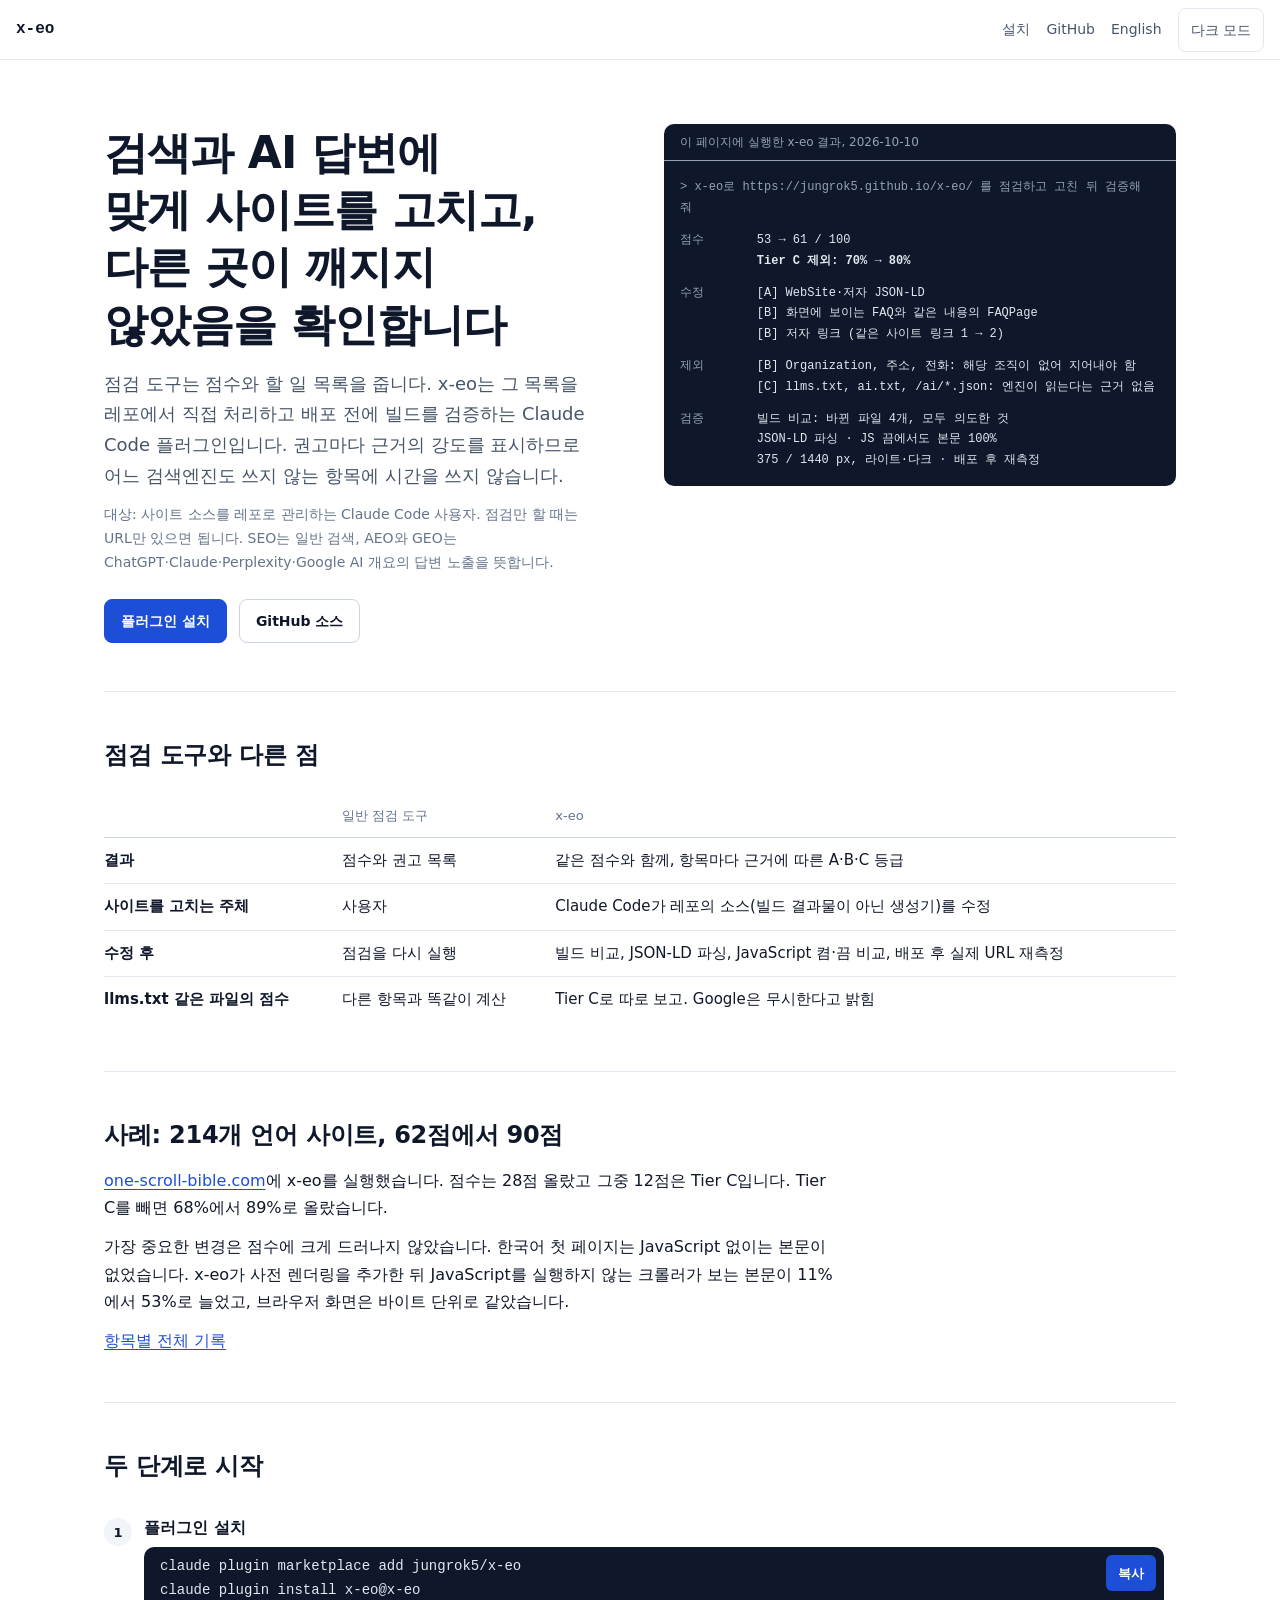
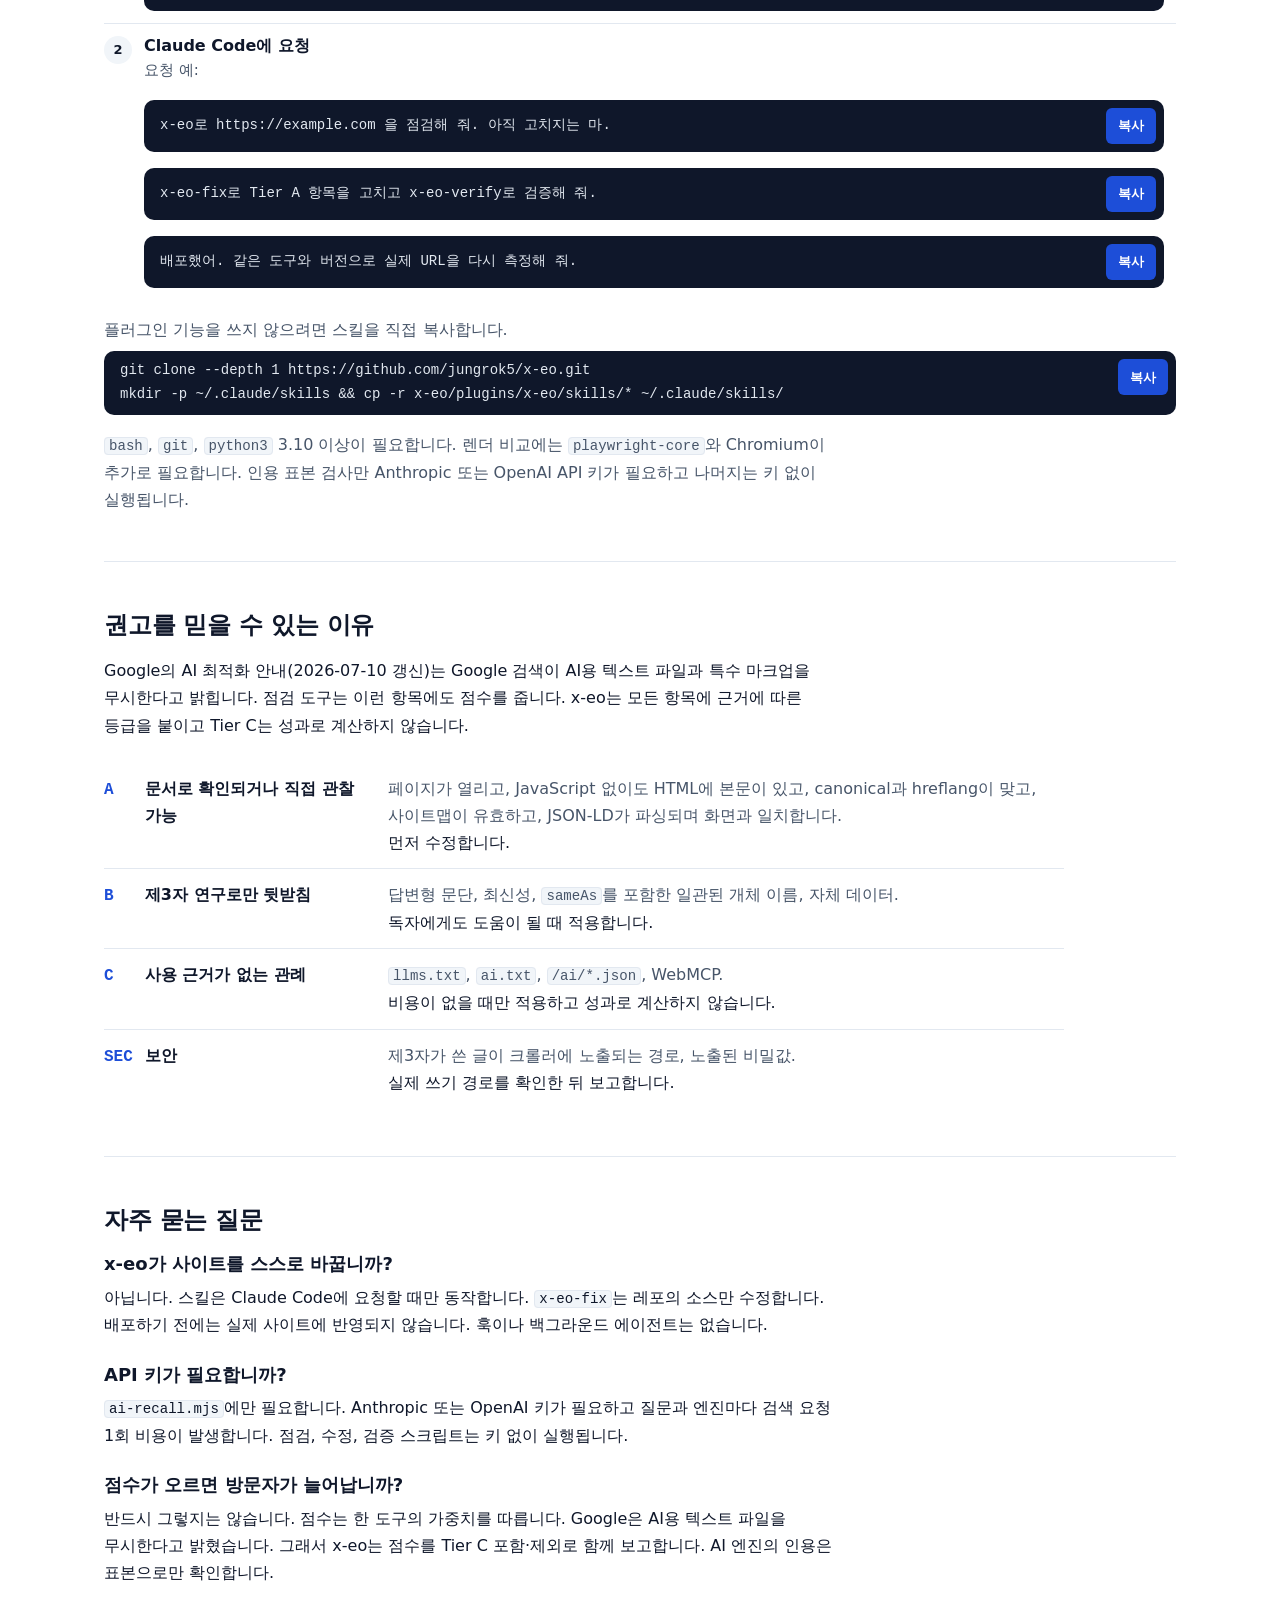
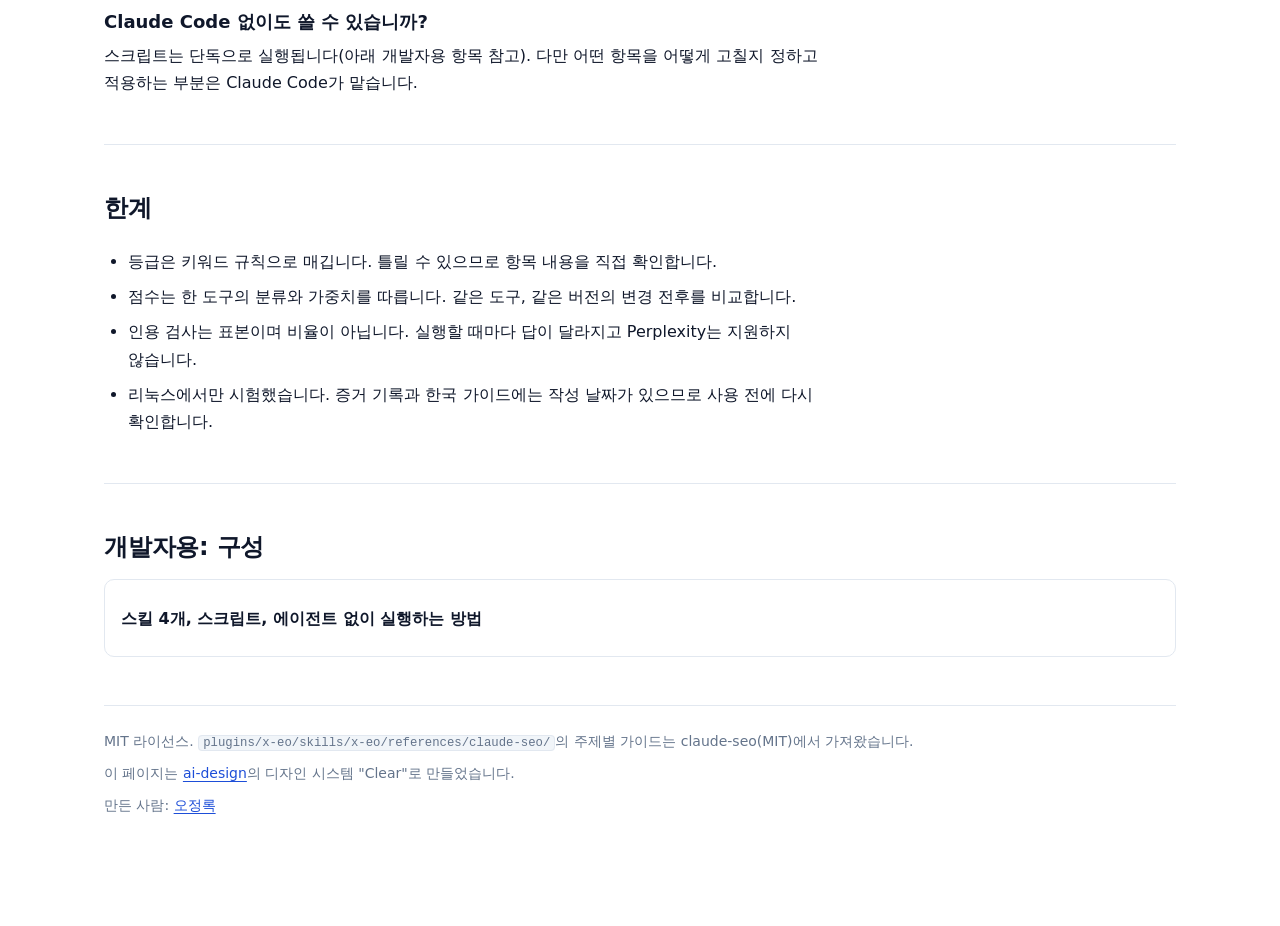
==== commit fb78b78f: "Ship x-eo as a Claude Code plugin; rewrite the project page around what a visitor needs Plugin: skil" ====
--- a/site/ko/index.html
+++ b/site/ko/index.html
@@ -3,15 +3,15 @@
 <head>
 <meta charset="utf-8">
 <meta name="viewport" content="width=device-width, initial-scale=1">
-<title>x-eo: 증거 등급을 붙이는 SEO·AEO·GEO 점검</title>
-<meta name="description" content="검색엔진과 AI 답변 엔진 관점에서 사이트 점검, 수정, 수정 결과 검증을 맡는 Claude Code 스킬입니다. 모든 권고에 증거 등급을 붙입니다.">
+<title>x-eo: 검색과 AI 답변에 맞게 사이트를 고치고 검증하는 Claude Code 플러그인</title>
+<meta name="description" content="SEO, AEO, GEO용 Claude Code 플러그인입니다. 사이트 점검, 레포 소스 수정, 빌드 검증을 맡고 모든 권고에 증거 등급을 붙입니다.">
 <link rel="canonical" href="https://jungrok5.github.io/x-eo/ko/">
 <link rel="alternate" hreflang="en" href="https://jungrok5.github.io/x-eo/">
 <link rel="alternate" hreflang="ko" href="https://jungrok5.github.io/x-eo/ko/">
 <link rel="alternate" hreflang="x-default" href="https://jungrok5.github.io/x-eo/">
 <meta property="og:type" content="website">
-<meta property="og:title" content="x-eo: 증거 등급을 붙이는 SEO·AEO·GEO 점검">
-<meta property="og:description" content="검색엔진과 AI 답변 엔진 관점에서 사이트 점검, 수정, 수정 결과 검증을 맡는 Claude Code 스킬입니다. 모든 권고에 증거 등급을 붙입니다.">
+<meta property="og:title" content="x-eo: 검색과 AI 답변에 맞게 사이트를 고치고 검증하는 Claude Code 플러그인">
+<meta property="og:description" content="SEO, AEO, GEO용 Claude Code 플러그인입니다. 사이트 점검, 레포 소스 수정, 빌드 검증을 맡고 모든 권고에 증거 등급을 붙입니다.">
 <meta property="og:url" content="https://jungrok5.github.io/x-eo/ko/">
 <meta property="og:locale" content="ko_KR">
 <meta property="og:image" content="https://jungrok5.github.io/x-eo/og.png">
@@ -21,7 +21,7 @@
 <meta name="twitter:card" content="summary_large_image">
 <meta name="twitter:image" content="https://jungrok5.github.io/x-eo/og.png">
 <link rel="icon" href="data:,">
-<script type="application/ld+json">{"@context": "https://schema.org", "@graph": [{"@type": "WebSite", "@id": "https://jungrok5.github.io/x-eo/#website", "name": "x-eo", "url": "https://jungrok5.github.io/x-eo/", "inLanguage": ["en", "ko"], "author": {"@id": "https://jungrok5.github.io/resume/#person"}}, {"@type": "SoftwareSourceCode", "name": "x-eo", "url": "https://jungrok5.github.io/x-eo/ko/", "codeRepository": "https://github.com/jungrok5/x-eo", "description": "검색엔진과 AI 답변 엔진 관점에서 사이트 점검, 수정, 수정 결과 검증을 맡는 Claude Code 스킬입니다. 모든 권고에 증거 등급을 붙입니다.", "inLanguage": "ko", "license": "https://opensource.org/licenses/MIT", "programmingLanguage": ["Python", "JavaScript", "Shell"], "runtimePlatform": "Claude Code", "author": {"@id": "https://jungrok5.github.io/resume/#person"}, "isPartOf": {"@id": "https://jungrok5.github.io/x-eo/#website"}}, {"@type": "FAQPage", "inLanguage": "ko", "mainEntity": [{"@type": "Question", "name": "x-eo가 사이트를 스스로 바꿉니까?", "acceptedAnswer": {"@type": "Answer", "text": "아닙니다. 스킬은 에이전트에 요청할 때만 동작합니다. x-eo-fix는 레포의 소스만 수정합니다. 배포하기 전에는 실제 사이트에 반영되지 않습니다. 설치 스크립트, 훅, 백그라운드 에이전트는 없습니다."}}, {"@type": "Question", "name": "API 키가 필요합니까?", "acceptedAnswer": {"@type": "Answer", "text": "ai-recall.mjs에만 필요합니다. Anthropic 또는 OpenAI 키가 필요하고 질문과 엔진마다 검색 요청 1회 비용이 발생합니다. 점검, 수정, 검증 스크립트는 키 없이 실행됩니다."}}, {"@type": "Question", "name": "점수가 오르면 방문자가 늘어납니까?", "acceptedAnswer": {"@type": "Answer", "text": "반드시 그렇지는 않습니다. 점수는 한 도구의 가중치를 따릅니다. Google은 AI용 텍스트 파일을 무시한다고 밝혔습니다. 그래서 x-eo는 점수를 Tier C 포함·제외로 함께 보고합니다. AI 엔진의 인용은 표본으로만 확인합니다."}}]}, {"@type": "Person", "@id": "https://jungrok5.github.io/resume/#person", "name": "오정록 (Jeongrok Oh)", "url": "https://jungrok5.github.io/resume/", "sameAs": ["https://github.com/jungrok5", "https://www.linkedin.com/in/jungrok5"]}]}</script>
+<script type="application/ld+json">{"@context": "https://schema.org", "@graph": [{"@type": "WebSite", "@id": "https://jungrok5.github.io/x-eo/#website", "name": "x-eo", "url": "https://jungrok5.github.io/x-eo/", "inLanguage": ["en", "ko"], "author": {"@id": "https://jungrok5.github.io/resume/#person"}}, {"@type": "SoftwareSourceCode", "name": "x-eo", "url": "https://jungrok5.github.io/x-eo/ko/", "codeRepository": "https://github.com/jungrok5/x-eo", "description": "SEO, AEO, GEO용 Claude Code 플러그인입니다. 사이트 점검, 레포 소스 수정, 빌드 검증을 맡고 모든 권고에 증거 등급을 붙입니다.", "inLanguage": "ko", "license": "https://opensource.org/licenses/MIT", "programmingLanguage": ["Python", "JavaScript", "Shell"], "runtimePlatform": "Claude Code", "author": {"@id": "https://jungrok5.github.io/resume/#person"}, "isPartOf": {"@id": "https://jungrok5.github.io/x-eo/#website"}}, {"@type": "FAQPage", "inLanguage": "ko", "mainEntity": [{"@type": "Question", "name": "x-eo가 사이트를 스스로 바꿉니까?", "acceptedAnswer": {"@type": "Answer", "text": "아닙니다. 스킬은 Claude Code에 요청할 때만 동작합니다. x-eo-fix는 레포의 소스만 수정합니다. 배포하기 전에는 실제 사이트에 반영되지 않습니다. 훅이나 백그라운드 에이전트는 없습니다."}}, {"@type": "Question", "name": "API 키가 필요합니까?", "acceptedAnswer": {"@type": "Answer", "text": "ai-recall.mjs에만 필요합니다. Anthropic 또는 OpenAI 키가 필요하고 질문과 엔진마다 검색 요청 1회 비용이 발생합니다. 점검, 수정, 검증 스크립트는 키 없이 실행됩니다."}}, {"@type": "Question", "name": "점수가 오르면 방문자가 늘어납니까?", "acceptedAnswer": {"@type": "Answer", "text": "반드시 그렇지는 않습니다. 점수는 한 도구의 가중치를 따릅니다. Google은 AI용 텍스트 파일을 무시한다고 밝혔습니다. 그래서 x-eo는 점수를 Tier C 포함·제외로 함께 보고합니다. AI 엔진의 인용은 표본으로만 확인합니다."}}, {"@type": "Question", "name": "Claude Code 없이도 쓸 수 있습니까?", "acceptedAnswer": {"@type": "Answer", "text": "스크립트는 단독으로 실행됩니다(아래 개발자용 항목 참고). 다만 어떤 항목을 어떻게 고칠지 정하고 적용하는 부분은 Claude Code가 맡습니다."}}]}, {"@type": "Person", "@id": "https://jungrok5.github.io/resume/#person", "name": "오정록 (Jeongrok Oh)", "url": "https://jungrok5.github.io/resume/", "sameAs": ["https://github.com/jungrok5", "https://www.linkedin.com/in/jungrok5"]}]}</script>
 <link rel="stylesheet" href="../assets/design/tokens.css">
 <link rel="stylesheet" href="../assets/design/components.css">
 <link rel="stylesheet" href="../assets/site.css">
@@ -31,7 +31,7 @@
 <header class="ds-topbar top">
   <a class="brand" href="../">x-eo</a>
   <nav>
-    <a href="#install">설치</a>
+    <a href="#start">설치</a>
     <a href="https://github.com/jungrok5/x-eo">GitHub</a>
     <a href="../" hreflang="en" lang="en">English</a>
     <button type="button" class="theme-toggle" >다크 모드</button>
@@ -40,62 +40,64 @@
 <main class="ds-page">
 <section class="hero">
   <div>
-    <h1>검색과 AI 답변 기준의 사이트 점검, 어느 점수가 실제인지까지 구분합니다</h1>
-    <p class="ds-lede">Claude Code 스킬 4개가 사이트 측정, 소스 수정, 다른 곳이 바뀌지 않았다는 확인을 차례로 맡습니다. 모든 항목에 증거 등급을 붙이고, 점수는 어느 엔진도 쓴다고 확인되지 않은 항목을 포함한 값과 뺀 값으로 함께 보고합니다.</p>
-    <div class="actions"><a class="ds-btn ds-btn--primary" href="#install">설치 명령 보기</a><a class="ds-btn" href="https://github.com/jungrok5/x-eo">GitHub 소스</a></div>
+    <h1>검색과 AI 답변에 맞게 사이트를 고치고, 다른 곳이 깨지지 않았음을 확인합니다</h1>
+    <p class="ds-lede">점검 도구는 점수와 할 일 목록을 줍니다. <span class="nw">x-eo</span>는 그 목록을 레포에서 직접 처리하고 배포 전에 빌드를 검증하는 Claude Code 플러그인입니다. 권고마다 근거의 강도를 표시하므로 어느 검색엔진도 쓰지 않는 항목에 시간을 쓰지 않습니다.</p>
+    <p class="who">대상: 사이트 소스를 레포로 관리하는 Claude Code 사용자. 점검만 할 때는 URL만 있으면 됩니다. SEO는 일반 검색, AEO와 GEO는 ChatGPT·Claude·Perplexity·Google AI 개요의 답변 노출을 뜻합니다.</p>
+    <div class="actions"><a class="ds-btn ds-btn--primary" href="#start">플러그인 설치</a><a class="ds-btn" href="https://github.com/jungrok5/x-eo">GitHub 소스</a></div>
   </div>
-  <figure class="term"><figcaption>실제 사이트에 실행한 audit.sh, 2026-10-07 (줄 일부 생략)</figcaption><pre tabindex="0"><code><span class="ds-c">$</span> bash audit.sh https://one-scroll-bible.com/
-== https://one-scroll-bible.com/   (geo-optimizer-skill 4.18.3)
-   score 90/100 (excellent)   <span class="hl">excluding Tier C: 68/76 = 89%</span>
-   robots=18/18, llms=16/18, schema=16/16, meta=14/14, content=12/12,
-   signals=3/6, ai_discovery=6/6, brand_entity=5/10, penalty=0
-   [B] Add sameAs links in Organization schema to Wikipedia, Wikidata, ...
-   [C] Add RSS/Atom feed and link it in &lt;head&gt; ...
-   [C] Add potentialAction (SearchAction) to WebSite schema ...
-   [SEC] This page exposes user-generated content ('respond' region) ...</code></pre></figure>
+  <figure class="term report"><figcaption>이 페이지에 실행한 <span class="nw">x-eo</span> 결과, 2026-10-10</figcaption>
+    <p class="ask">&gt; <span class="nw">x-eo</span>로 https://jungrok5.github.io/x-eo/ 를 점검하고 고친 뒤 검증해 줘</p>
+    <dl><div><dt>점수</dt><dd>53 → 61 / 100<br><span class="hl">Tier C 제외: 70% → 80%</span></dd></div><div><dt>수정</dt><dd>[A] WebSite·저자 JSON-LD<br>[B] 화면에 보이는 FAQ와 같은 내용의 FAQPage<br>[B] 저자 링크 (같은 사이트 링크 1 → 2)</dd></div><div><dt>제외</dt><dd>[B] Organization, 주소, 전화: 해당 조직이 없어 지어내야 함<br>[C] llms.txt, ai.txt, /ai/*.json: 엔진이 읽는다는 근거 없음</dd></div><div><dt>검증</dt><dd>빌드 비교: 바뀐 파일 4개, 모두 의도한 것<br>JSON-LD 파싱 · JS 끔에서도 본문 100%<br>375 / 1440 px, 라이트·다크 · 배포 후 재측정</dd></div></dl>
+  </figure>
+</section>
+<section id="get">
+  <h2>점검 도구와 다른 점</h2>
+  <div class="ds-table-wrap"><table class="ds-table"><thead><tr><th></th><th>일반 점검 도구</th><th><span class="nw">x-eo</span></th></tr></thead><tbody><tr><th scope="row">결과</th><td>점수와 권고 목록</td><td>같은 점수와 함께, 항목마다 근거에 따른 A·B·C 등급</td></tr><tr><th scope="row">사이트를 고치는 주체</th><td>사용자</td><td>Claude Code가 레포의 소스(빌드 결과물이 아닌 생성기)를 수정</td></tr><tr><th scope="row">수정 후</th><td>점검을 다시 실행</td><td>빌드 비교, JSON-LD 파싱, JavaScript 켬·끔 비교, 배포 후 실제 URL 재측정</td></tr><tr><th scope="row">llms.txt 같은 파일의 점수</th><td>다른 항목과 똑같이 계산</td><td>Tier C로 따로 보고. Google은 무시한다고 밝힘</td></tr></tbody></table></div>
+</section>
+<section id="case">
+  <h2>사례: 214개 언어 사이트, 62점에서 90점</h2>
+  <p><a href="https://one-scroll-bible.com/">one-scroll-bible.com</a>에 <span class="nw">x-eo</span>를 실행했습니다. 점수는 28점 올랐고 그중 12점은 Tier C입니다. Tier C를 빼면 68%에서 89%로 올랐습니다.</p><p>가장 중요한 변경은 점수에 크게 드러나지 않았습니다. 한국어 첫 페이지는 JavaScript 없이는 본문이 없었습니다. <span class="nw">x-eo</span>가 사전 렌더링을 추가한 뒤 JavaScript를 실행하지 않는 크롤러가 보는 본문이 11%에서 53%로 늘었고, 브라우저 화면은 바이트 단위로 같았습니다.</p>
+  <p><a href="https://github.com/jungrok5/x-eo/blob/main/examples/one-scroll-bible.md">항목별 전체 기록</a></p>
+</section>
+<section id="start">
+  <h2>두 단계로 시작</h2>
+  <ol class="ds-steps"><li><div><h3>플러그인 설치</h3><div class="ds-cmd"><pre><code>claude plugin marketplace add jungrok5/x-eo
+claude plugin install x-eo@x-eo</code></pre><button type="button" >복사</button></div></div></li><li><div><h3>Claude Code에 요청</h3><p>요청 예:</p><div class="asks"><div class="ds-cmd"><pre><code><span class="nw">x-eo</span>로 https://example.com 을 점검해 줘. 아직 고치지는 마.</code></pre><button type="button" >복사</button></div><div class="ds-cmd"><pre><code>x-eo-fix로 Tier A 항목을 고치고 x-eo-verify로 검증해 줘.</code></pre><button type="button" >복사</button></div><div class="ds-cmd"><pre><code>배포했어. 같은 도구와 버전으로 실제 URL을 다시 측정해 줘.</code></pre><button type="button" >복사</button></div></div></div></li></ol>
+  <p class="ds-muted">플러그인 기능을 쓰지 않으려면 스킬을 직접 복사합니다.</p>
+  <div class="ds-cmd"><pre><code>git clone --depth 1 https://github.com/jungrok5/x-eo.git
+mkdir -p ~/.claude/skills &amp;&amp; cp -r x-eo/plugins/x-eo/skills/* ~/.claude/skills/</code></pre><button type="button" >복사</button></div>
+  <p class="ds-muted"><code>bash</code>, <code>git</code>, <code>python3</code> 3.10 이상이 필요합니다. 렌더 비교에는 <code>playwright-core</code>와 Chromium이 추가로 필요합니다. 인용 표본 검사만 Anthropic 또는 OpenAI API 키가 필요하고 나머지는 키 없이 실행됩니다.</p>
 </section>
 <section id="tiers">
-  <h2>증거 등급</h2>
-  <p>AI 검색 점검 도구는 세 종류의 권고를 한 목록에 섞습니다. 문서로 확인되는 크롤러 동작, 그럴듯한 관행, 주요 엔진이 읽는다는 근거가 없는 <code>llms.txt</code> 같은 관례입니다. Google의 AI 최적화 안내(2026-07-10 갱신)는 Google 검색이 AI용 텍스트 파일과 특수 마크업을 무시한다고 밝힙니다.</p><p>x-eo는 모든 항목에 등급을 붙입니다. Tier C 항목만으로 오른 점수는 그렇게 표시해 보고합니다.</p>
-  <div class="ds-table-wrap"><table class="ds-table"><thead><tr><th>등급</th><th>뜻</th><th>예</th><th>처리</th></tr></thead><tbody><tr><td class="tier">A</td><td>검색엔진 문서로 확인되거나 직접 관찰 가능</td><td>HTTP 200, 원본 HTML의 본문, canonical, hreflang, 사이트맵, 파싱되고 화면과 일치하는 JSON-LD</td><td>먼저 수정</td></tr><tr><td class="tier">B</td><td>제3자 연구나 상관관계로만 뒷받침</td><td>답변형 문단, 최신성, 일관된 개체 이름과 <code>sameAs</code></td><td>독자에게도 도움이 될 때 적용</td></tr><tr><td class="tier">C</td><td>사용 근거가 없는 관례</td><td><code>llms.txt</code>, <code>ai.txt</code>, <code>/ai/*.json</code>, WebMCP</td><td>비용이 없을 때만 적용, 성과로 계산하지 않음</td></tr><tr><td class="tier">SEC</td><td>보안 항목</td><td>프롬프트 주입 경로, 노출된 비밀값</td><td>실제 쓰기 경로를 확인한 뒤 보고</td></tr></tbody></table></div>
+  <h2>권고를 믿을 수 있는 이유</h2>
+  <p>Google의 AI 최적화 안내(2026-07-10 갱신)는 Google 검색이 AI용 텍스트 파일과 특수 마크업을 무시한다고 밝힙니다. 점검 도구는 이런 항목에도 점수를 줍니다. <span class="nw">x-eo</span>는 모든 항목에 근거에 따른 등급을 붙이고 Tier C는 성과로 계산하지 않습니다.</p>
+  <dl class="tiers"><div class="tier-row"><dt><span class="tier">A</span>문서로 확인되거나 직접 관찰 가능</dt><dd>페이지가 열리고, JavaScript 없이도 HTML에 본문이 있고, canonical과 hreflang이 맞고, 사이트맵이 유효하고, JSON-LD가 파싱되며 화면과 일치합니다.<br><strong>먼저 수정합니다.</strong></dd></div><div class="tier-row"><dt><span class="tier">B</span>제3자 연구로만 뒷받침</dt><dd>답변형 문단, 최신성, <code>sameAs</code>를 포함한 일관된 개체 이름, 자체 데이터.<br><strong>독자에게도 도움이 될 때 적용합니다.</strong></dd></div><div class="tier-row"><dt><span class="tier">C</span>사용 근거가 없는 관례</dt><dd><code>llms.txt</code>, <code>ai.txt</code>, <code>/ai/*.json</code>, WebMCP.<br><strong>비용이 없을 때만 적용하고 성과로 계산하지 않습니다.</strong></dd></div><div class="tier-row"><dt><span class="tier">SEC</span>보안</dt><dd>제3자가 쓴 글이 크롤러에 노출되는 경로, 노출된 비밀값.<br><strong>실제 쓰기 경로를 확인한 뒤 보고합니다.</strong></dd></div></dl>
 </section>
-<section id="skills">
-  <h2>스킬 4개와 작업 순서</h2>
-  <figure class="ds-figure"><ol class="loop"><li><code>x-eo-audit</code><span>실제 사이트 측정</span></li><li><code>x-eo-fix</code><span>결과물이 아닌 소스 수정</span></li><li><code>x-eo-verify</code><span>빌드 비교, JSON-LD, JavaScript 켬·끔 비교</span></li><li><code>배포</code><span>배포 후 실제 URL 재측정</span></li></ol><p class="loop-back">배포 후에는 같은 도구와 버전으로 x-eo-audit부터 다시 실행합니다.</p><p class="shared"><code>x-eo</code>에는 세 스킬이 함께 쓰는 내용이 있습니다. 증거 등급, 정직 원칙, 보고 양식, 함정 13개, 한국 가이드(네이버, 다음, 카카오톡), claude-seo(MIT)에서 가져온 주제별 가이드 12개입니다.</p></figure>
-  <div class="ds-table-wrap"><table class="ds-table"><thead><tr><th>스킬</th><th>스크립트</th></tr></thead><tbody><tr><td><code>x-eo-audit</code></td><td><code>audit.sh</code>(Tier C 포함·제외 점수, CI용 <code>--threshold</code>), <code>host-root-check.sh</code>, <code>site-sample.py</code>, <code>ai-recall.mjs</code>(검색이 연결된 AI API의 내 URL 인용 집계)</td></tr><tr><td><code>x-eo-fix</code></td><td><code>gen-robots.py</code>, JSON-LD 템플릿, 하위 경로 사이트용 루트 파일, <code>html-to-llms-full.mjs</code>, <code>gen-ai-files.mjs</code>, <code>indexnow.mjs</code></td></tr><tr><td><code>x-eo-verify</code></td><td><code>diff-builds.sh</code>, <code>jsonld-lint.py</code>, <code>render-diff.mjs</code>(Playwright), <code>local-audit.py</code></td></tr></tbody></table></div>
+<section id="faq">
+  <h2>자주 묻는 질문</h2>
+  <div class="faq"><h3><span class="nw">x-eo</span>가 사이트를 스스로 바꿉니까?</h3><p>아닙니다. 스킬은 Claude Code에 요청할 때만 동작합니다. <code>x-eo-fix</code>는 레포의 소스만 수정합니다. 배포하기 전에는 실제 사이트에 반영되지 않습니다. 훅이나 백그라운드 에이전트는 없습니다.</p><h3>API 키가 필요합니까?</h3><p><code>ai-recall.mjs</code>에만 필요합니다. Anthropic 또는 OpenAI 키가 필요하고 질문과 엔진마다 검색 요청 1회 비용이 발생합니다. 점검, 수정, 검증 스크립트는 키 없이 실행됩니다.</p><h3>점수가 오르면 방문자가 늘어납니까?</h3><p>반드시 그렇지는 않습니다. 점수는 한 도구의 가중치를 따릅니다. Google은 AI용 텍스트 파일을 무시한다고 밝혔습니다. 그래서 <span class="nw">x-eo</span>는 점수를 Tier C 포함·제외로 함께 보고합니다. AI 엔진의 인용은 표본으로만 확인합니다.</p><h3>Claude Code 없이도 쓸 수 있습니까?</h3><p>스크립트는 단독으로 실행됩니다(아래 개발자용 항목 참고). 다만 어떤 항목을 어떻게 고칠지 정하고 적용하는 부분은 Claude Code가 맡습니다.</p></div>
 </section>
-<section id="install">
-  <h2>설치</h2>
-  <p>네 스킬은 서로 참조하므로 모두 복사합니다. 설치 스크립트, 훅, 백그라운드 에이전트는 없습니다.</p>
-  <ol class="ds-steps"><li><div><h3>레포를 받고 스킬 복사</h3><div class="ds-cmd"><pre><code>git clone --depth 1 https://github.com/jungrok5/x-eo.git
-mkdir -p ~/.claude/skills &amp;&amp; cp -r x-eo/skills/* ~/.claude/skills/</code></pre><button type="button" >복사</button></div></div></li><li><div><h3>Claude Code에 요청</h3><p><code>x-eo로 https://example.com 을 점검하고 Tier A 항목을 고친 뒤 검증해 줘</code></p></div></li></ol>
-  <p class="ds-muted"><code>bash</code>, <code>git</code>, <code>python3</code> 3.10 이상이 필요합니다. <code>render-diff.mjs</code>는 <code>playwright-core</code>와 <code>PLAYWRIGHT_CHROMIUM</code>에 지정한 Chromium 경로가 추가로 필요합니다. <code>ai-recall.mjs</code>는 Anthropic 또는 OpenAI API 키가 필요하며 질문과 엔진마다 검색 요청 1회 비용이 발생합니다.</p>
+<section id="limits">
+  <h2>한계</h2>
+  <ul class="plain"><li>등급은 키워드 규칙으로 매깁니다. 틀릴 수 있으므로 항목 내용을 직접 확인합니다.</li><li>점수는 한 도구의 분류와 가중치를 따릅니다. 같은 도구, 같은 버전의 변경 전후를 비교합니다.</li><li>인용 검사는 표본이며 비율이 아닙니다. 실행할 때마다 답이 달라지고 Perplexity는 지원하지 않습니다.</li><li>리눅스에서만 시험했습니다. 증거 기록과 한국 가이드에는 작성 날짜가 있으므로 사용 전에 다시 확인합니다.</li></ul>
 </section>
-<section id="direct">
-  <h2>에이전트 없이 스크립트 실행</h2>
-  <div class="ds-cmd"><pre><code>S=x-eo/skills
+<section id="dev">
+  <h2>개발자용: 구성</h2>
+  <details class="dev"><summary>스킬 4개, 스크립트, 에이전트 없이 실행하는 방법</summary>
+    <figure class="ds-figure"><ol class="loop"><li><code>x-eo-audit</code><span>실제 사이트 측정</span></li><li><code>x-eo-fix</code><span>결과물이 아닌 소스 수정</span></li><li><code>x-eo-verify</code><span>빌드 비교, JSON-LD, JavaScript 켬·끔 비교</span></li><li><code>배포</code><span>배포 후 실제 URL 재측정</span></li></ol><p class="shared"><code><span class="nw">x-eo</span></code>에는 세 스킬이 함께 쓰는 내용이 있습니다. 증거 등급, 정직 원칙, 보고 양식, 함정 13개, 한국 가이드(네이버, 다음, 카카오톡), claude-seo(MIT)에서 가져온 주제별 가이드 12개입니다.</p></figure>
+    <div class="ds-table-wrap"><table class="ds-table"><thead><tr><th>스킬</th><th>스크립트</th></tr></thead><tbody><tr><td><code>x-eo-audit</code></td><td><code>audit.sh</code>(Tier C 포함·제외 점수, CI용 <code>--threshold</code>), <code>host-root-check.sh</code>, <code>site-sample.py</code>, <code>ai-recall.mjs</code></td></tr><tr><td><code>x-eo-fix</code></td><td><code>gen-robots.py</code>, JSON-LD 템플릿, 하위 경로 사이트용 루트 파일, <code>html-to-llms-full.mjs</code>, <code>gen-ai-files.mjs</code>, <code>indexnow.mjs</code></td></tr><tr><td><code>x-eo-verify</code></td><td><code>diff-builds.sh</code>, <code>jsonld-lint.py</code>, <code>render-diff.mjs</code>, <code>local-audit.py</code></td></tr></tbody></table></div>
+    <p>스크립트 직접 실행:</p>
+    <div class="ds-cmd"><pre><code>S=x-eo/plugins/x-eo/skills
 bash    $S/x-eo-audit/scripts/audit.sh --threshold 80 https://example.com/
 bash    $S/x-eo-audit/scripts/host-root-check.sh https://example.com/blog/
-python3 $S/x-eo-audit/scripts/site-sample.py https://example.com/ --max 8
+python3 $S/x-eo-audit/scripts/site-sample.py https://example.com/ --max 8 --fail-on A
 node    $S/x-eo-verify/scripts/render-diff.mjs https://example.com/
 python3 $S/x-eo-verify/scripts/jsonld-lint.py ./dist --require WebSite --strict
 python3 $S/x-eo-fix/scripts/gen-robots.py --sitemap https://example.com/sitemap.xml --out robots.txt</code></pre><button type="button" >복사</button></div>
+    <p class="ds-muted">동작 테스트 26개가 로컬 테스트 서버로 CI에서 실행됩니다.</p>
+  </details>
 </section>
-<section id="example">
-  <h2>사례: 214개 언어 정적 사이트, 62점에서 90점</h2>
-  <p>오른 28점 중 12점은 Tier C입니다. Tier C를 빼면 52/76에서 68/76으로 올랐습니다.</p><p>효과를 측정할 수 있었던 변경은 한국어 루트 페이지의 사전 렌더링입니다. JavaScript 없이 보이는 본문이 렌더링된 화면의 11%에서 53%로 늘었고, JavaScript를 켠 화면의 DOM은 바이트 단위로 같았습니다.</p>
-  <div class="ds-table-wrap"><table class="ds-table"><thead><tr><th>항목</th><th class="num">전</th><th class="num">후</th><th>등급</th></tr></thead><tbody><tr><td><code>robots</code></td><td class="num">15</td><td class="num">18</td><td class="tier">A</td></tr><tr><td><code>llms</code></td><td class="num">10</td><td class="num">16</td><td class="tier">C</td></tr><tr><td><code>ai_discovery</code></td><td class="num">0</td><td class="num">6</td><td class="tier">C</td></tr><tr><td><code>schema</code></td><td class="num">7</td><td class="num">16</td><td class="tier">B</td></tr><tr><td><code>content</code></td><td class="num">11</td><td class="num">12</td><td class="tier">A</td></tr><tr><td><code>penalty</code></td><td class="num">-3</td><td class="num">0</td><td class="tier">A/B</td></tr><tr><td><strong>합계</strong></td><td class="num">62</td><td class="num"><strong>90</strong></td><td></td></tr></tbody></table></div>
-  <p><a href="https://github.com/jungrok5/x-eo/blob/main/examples/one-scroll-bible.md">전체 기록</a></p>
-</section>
-<section id="faq">
-  <h2>자주 묻는 질문</h2>
-  <div class="faq"><h3>x-eo가 사이트를 스스로 바꿉니까?</h3><p>아닙니다. 스킬은 에이전트에 요청할 때만 동작합니다. <code>x-eo-fix</code>는 레포의 소스만 수정합니다. 배포하기 전에는 실제 사이트에 반영되지 않습니다. 설치 스크립트, 훅, 백그라운드 에이전트는 없습니다.</p><h3>API 키가 필요합니까?</h3><p><code>ai-recall.mjs</code>에만 필요합니다. Anthropic 또는 OpenAI 키가 필요하고 질문과 엔진마다 검색 요청 1회 비용이 발생합니다. 점검, 수정, 검증 스크립트는 키 없이 실행됩니다.</p><h3>점수가 오르면 방문자가 늘어납니까?</h3><p>반드시 그렇지는 않습니다. 점수는 한 도구의 가중치를 따릅니다. Google은 AI용 텍스트 파일을 무시한다고 밝혔습니다. 그래서 x-eo는 점수를 Tier C 포함·제외로 함께 보고합니다. AI 엔진의 인용은 표본으로만 확인합니다.</p></div>
-</section>
-<section id="limits">
-  <h2>한계</h2>
-  <ul class="plain"><li><code>audit.sh</code>는 키워드 규칙으로 등급을 매깁니다. 등급이 틀릴 수 있으므로 항목 내용을 직접 확인합니다.</li><li>점수는 한 도구의 분류와 가중치를 따릅니다. 서로 다른 도구가 아니라 같은 도구, 같은 버전의 변경 전후를 비교합니다.</li><li><code>ai-recall.mjs</code>의 결과는 표본이며 비율이 아닙니다. 실행할 때마다 답이 달라지고 Perplexity는 지원하지 않습니다.</li><li><code>local-audit.py</code>는 geo-optimizer 내부를 수정하므로 업그레이드하면 동작하지 않을 수 있습니다. 그래서 버전을 고정합니다.</li><li>리눅스에서만 시험했습니다. 증거 기록과 한국 가이드에는 작성 날짜가 있으므로 사용 전에 다시 확인합니다.</li></ul>
-</section>
-<footer class="site"><p>MIT 라이선스. <code>skills/x-eo/references/claude-seo/</code>의 주제별 가이드는 claude-seo(MIT)에서 가져왔습니다.</p><p>이 페이지는 <a href="https://github.com/jungrok5/ai-design">ai-design</a>의 디자인 시스템 "Clear"로 만들었습니다.</p><p>만든 사람: <a href="https://jungrok5.github.io/resume/">오정록</a></p></footer>
+<footer class="site"><p>MIT 라이선스. <code>plugins/x-eo/skills/x-eo/references/claude-seo/</code>의 주제별 가이드는 claude-seo(MIT)에서 가져왔습니다.</p><p>이 페이지는 <a href="https://github.com/jungrok5/ai-design">ai-design</a>의 디자인 시스템 "Clear"로 만들었습니다.</p><p>만든 사람: <a href="https://jungrok5.github.io/resume/">오정록</a></p></footer>
 </main>
 <script src="../assets/design/copy.js" defer></script>
 </body>
--- a/site/assets/site.css
+++ b/site/assets/site.css
@@ -19,16 +19,23 @@
 .hero { display: grid; gap: var(--space-6); align-items: start; }
 @media (min-width: 960px) { .hero { grid-template-columns: minmax(0, 1fr) minmax(0, 1fr); gap: var(--space-7); } }
 .hero .ds-lede { margin-top: var(--space-4); }
+.hero .who { margin-top: var(--space-3); font-size: var(--text-s); color: var(--subtle); max-width: var(--measure); }
 .hero .actions { display: flex; flex-wrap: wrap; gap: var(--space-3); margin-top: var(--space-5); }
 
 .term { margin: 0; background: var(--code-bg); color: var(--code-fg); border-radius: var(--radius-l); overflow: hidden; }
 .term figcaption { padding: var(--space-2) var(--space-4); font-size: var(--text-xs); color: var(--code-muted); border-bottom: 1px solid var(--code-muted); }
 .term pre {
   margin: 0; padding: var(--space-4); font-size: var(--text-xs); line-height: 1.75;
-  white-space: pre; overflow-x: auto; word-break: normal;
+  white-space: pre-wrap; overflow-wrap: anywhere; word-break: normal;
 }
 .term .ds-c { color: var(--code-muted); }
-.term .hl { color: var(--accent); font-weight: 500; }
+.nw { white-space: nowrap; }
+.report .ask { margin: 0; padding: var(--space-4) var(--space-4) 0; font: var(--text-xs) / 1.7 var(--font-mono); color: var(--code-muted); overflow-wrap: anywhere; }
+.report dl { margin: 0; padding: var(--space-3) var(--space-4) var(--space-4); display: grid; gap: var(--space-3); font: var(--text-xs) / 1.7 var(--font-mono); }
+.report dl > div { display: grid; grid-template-columns: 9ch minmax(0, 1fr); gap: var(--space-3); }
+.report dt { color: var(--code-muted); }
+.report dd { margin: 0; overflow-wrap: anywhere; }
+.term .hl { color: var(--code-fg); font-weight: 700; }
 
 .loop { list-style: none; margin: 0; padding: 0; display: grid; gap: var(--space-2); }
 @media (min-width: 720px) { .loop { grid-template-columns: repeat(4, minmax(0, 1fr)); gap: var(--space-5); } }
@@ -42,10 +49,31 @@
 @media (min-width: 720px) {
   .loop li:not(:last-child)::after { left: auto; right: calc(-1 * var(--space-5)); top: 50%; bottom: auto; width: var(--space-5); height: 1px; }
 }
-.loop-back { margin-top: var(--space-3); font-size: var(--text-s); color: var(--subtle); }
 .shared { margin-top: var(--space-4); border: 1px dashed var(--line-strong); border-radius: var(--radius-m); padding: var(--space-3) var(--space-4); font-size: var(--text-s); color: var(--muted); }
 
 .tier { font-family: var(--font-mono); }
+.ds-table tbody th { font-weight: 700; color: var(--fg); text-align: left; vertical-align: top; padding: 10px 16px 10px 0; border-bottom: var(--border); white-space: nowrap; }
+@media (max-width: 719px) { .ds-table tbody th { white-space: normal; } }
+
+/* evidence tiers: label column + text, stacks on narrow screens instead of a 4-column table */
+.tiers { margin: var(--space-5) 0 0; display: grid; gap: 0; max-width: 960px; }
+.tier-row { display: grid; gap: var(--space-1) var(--space-5); padding: var(--space-3) 0; border-bottom: var(--border); }
+.tier-row:last-child { border-bottom: 0; }
+@media (min-width: 720px) { .tier-row { grid-template-columns: 260px minmax(0, 1fr); } }
+.tier-row dt { font-weight: 700; display: flex; gap: var(--space-3); align-items: baseline; }
+.tier-row dt .tier { min-width: 3ch; color: var(--accent); }
+.tier-row dd { margin: 0; color: var(--muted); }
+.tier-row dd strong { color: var(--fg); font-weight: 500; }
+
+.asks { display: grid; gap: var(--space-2); margin-top: var(--space-2); }
+.asks .ds-cmd pre, .asks .ds-cmd code { white-space: pre-wrap; }
+#start > .ds-cmd { margin-top: var(--space-2); }
+#start > p.ds-muted { margin-top: var(--space-4); max-width: var(--measure); }
+
+details.dev { border: var(--border); border-radius: var(--radius-l); padding: var(--space-4); }
+details.dev > summary { cursor: pointer; font-weight: 700; min-height: 44px; display: flex; align-items: center; }
+details.dev[open] > summary { margin-bottom: var(--space-4); }
+details.dev > * + * { margin-top: var(--space-4); }
 .ds-table td:first-child code { white-space: nowrap; }
 .ds-table .num { text-align: right; }
 .ds-table td.num, .ds-table th.num { padding-right: var(--space-4); }
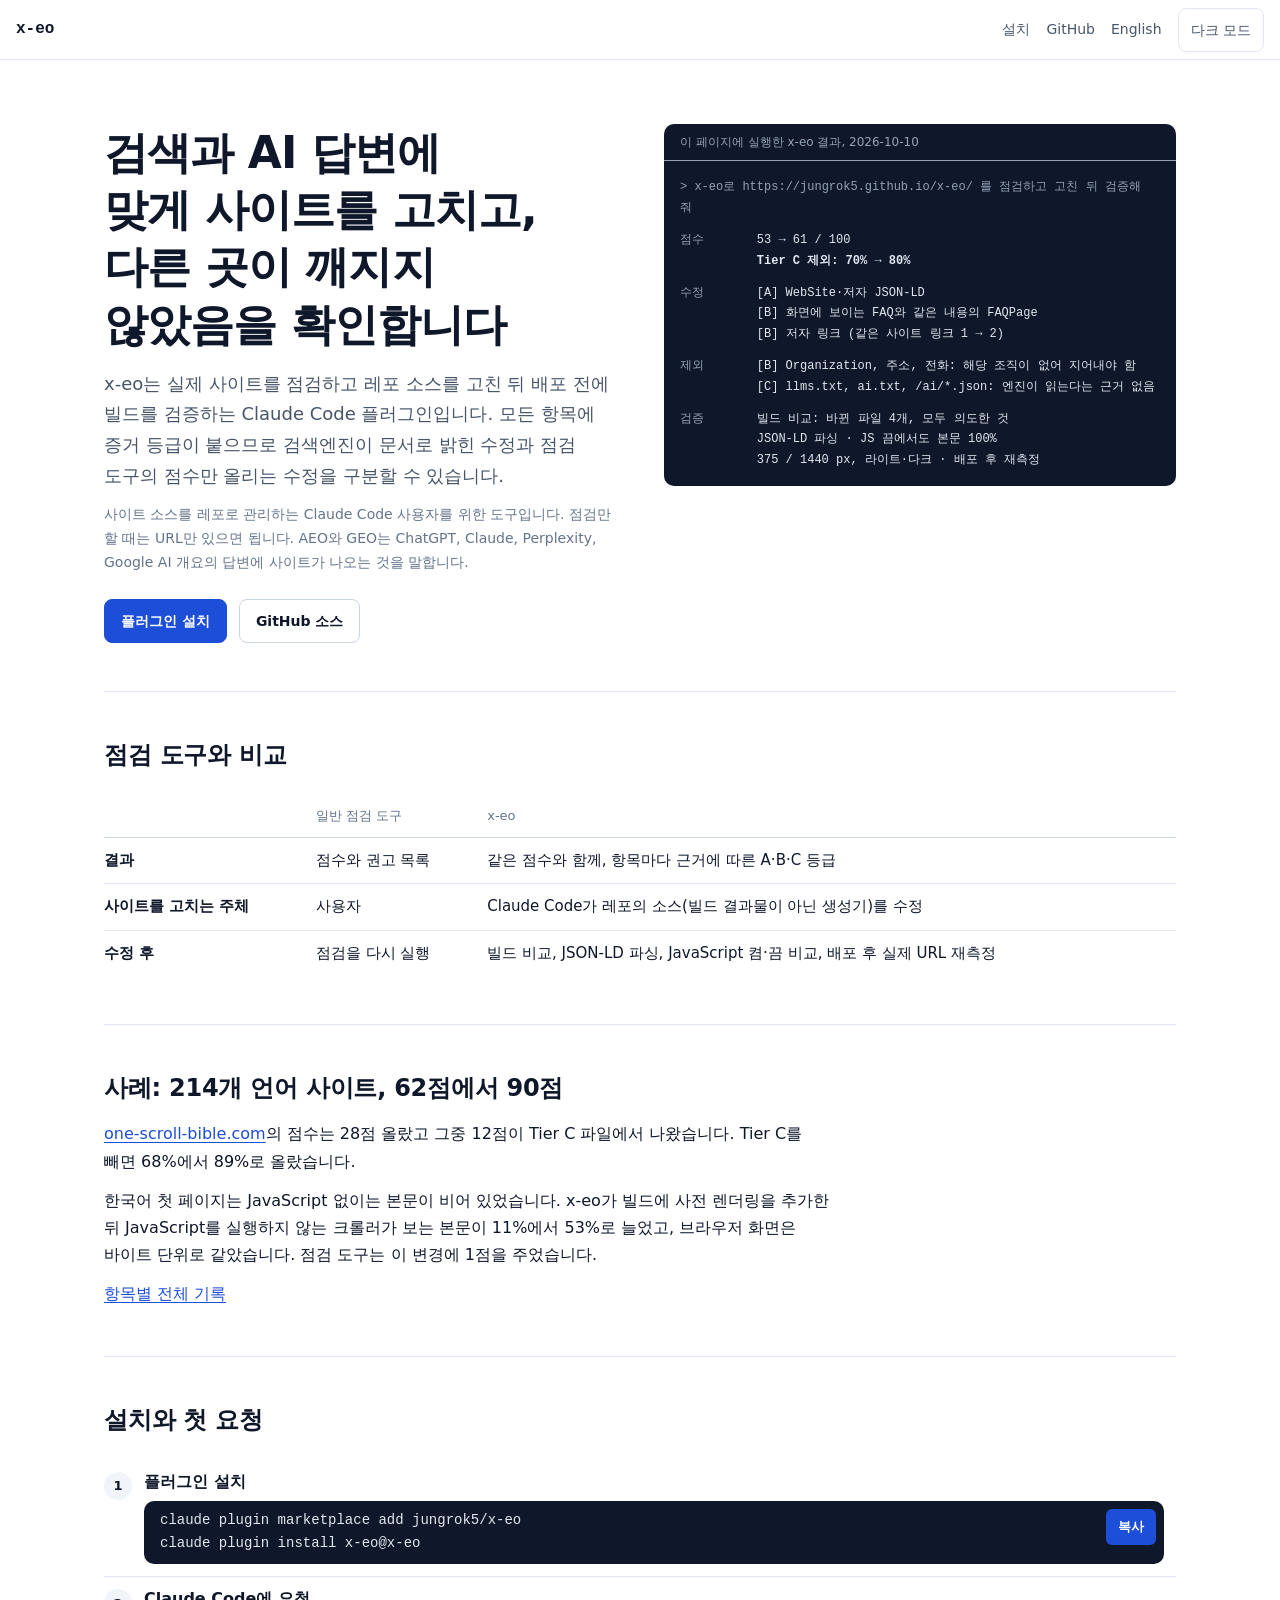
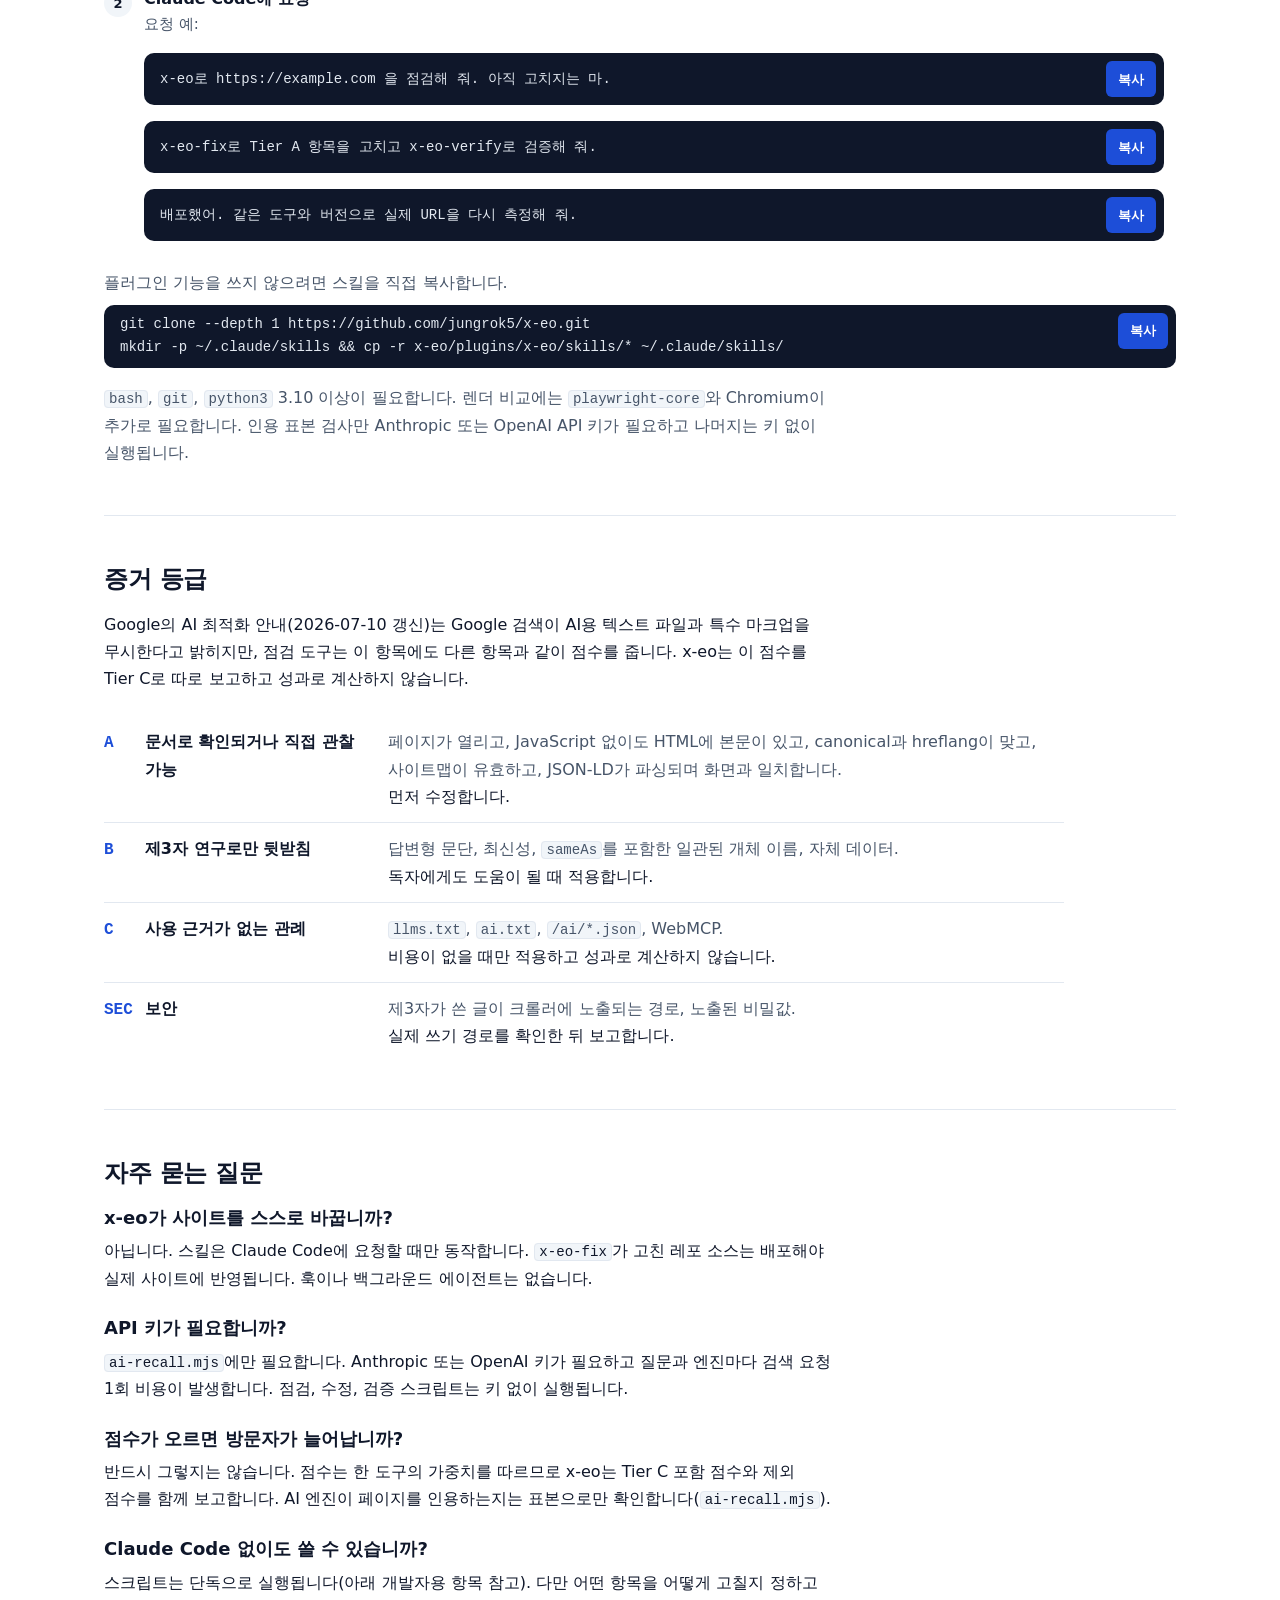
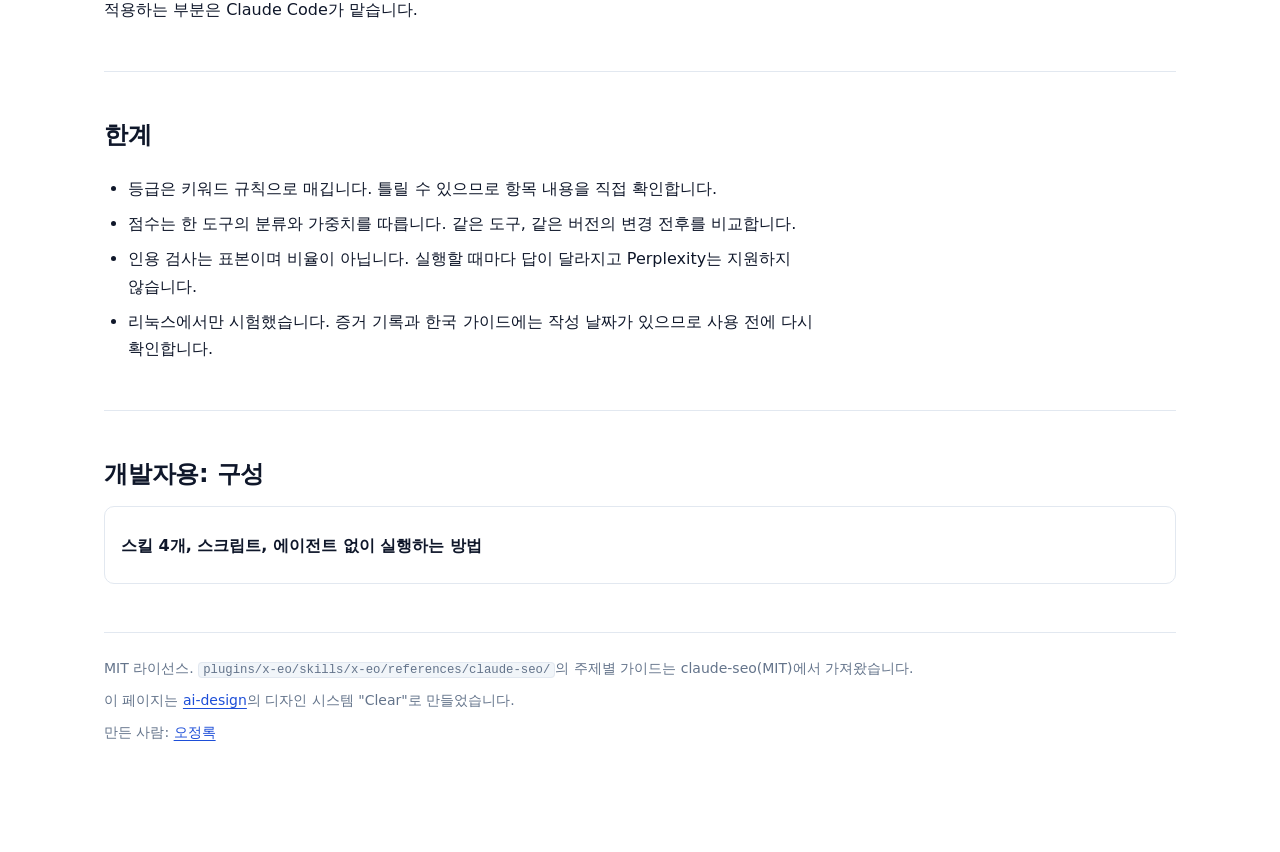
==== commit 46890421: "site: rewrite page copy with ai-design 1.5.1 polish-writing Lede states what the plugin does instead" ====
--- a/site/ko/index.html
+++ b/site/ko/index.html
@@ -14,14 +14,14 @@
 <meta property="og:description" content="SEO, AEO, GEO용 Claude Code 플러그인입니다. 사이트 점검, 레포 소스 수정, 빌드 검증을 맡고 모든 권고에 증거 등급을 붙입니다.">
 <meta property="og:url" content="https://jungrok5.github.io/x-eo/ko/">
 <meta property="og:locale" content="ko_KR">
-<meta property="og:image" content="https://jungrok5.github.io/x-eo/og.png">
+<meta property="og:image" content="https://jungrok5.github.io/x-eo/og.png?v=572d4463">
 <meta property="og:image:width" content="1200">
 <meta property="og:image:height" content="630">
-<meta property="og:image:alt" content="x-eo: SEO, AEO and GEO audits graded by evidence, next to audit.sh output (score 90/100, excluding Tier C 68/76)">
+<meta property="og:image:alt" content="x-eo, a Claude Code plugin: fix your site for search and AI answers, and prove nothing else broke. Report: score 53 to 61, excluding Tier C 70% to 80%.">
 <meta name="twitter:card" content="summary_large_image">
-<meta name="twitter:image" content="https://jungrok5.github.io/x-eo/og.png">
+<meta name="twitter:image" content="https://jungrok5.github.io/x-eo/og.png?v=572d4463">
 <link rel="icon" href="data:,">
-<script type="application/ld+json">{"@context": "https://schema.org", "@graph": [{"@type": "WebSite", "@id": "https://jungrok5.github.io/x-eo/#website", "name": "x-eo", "url": "https://jungrok5.github.io/x-eo/", "inLanguage": ["en", "ko"], "author": {"@id": "https://jungrok5.github.io/resume/#person"}}, {"@type": "SoftwareSourceCode", "name": "x-eo", "url": "https://jungrok5.github.io/x-eo/ko/", "codeRepository": "https://github.com/jungrok5/x-eo", "description": "SEO, AEO, GEO용 Claude Code 플러그인입니다. 사이트 점검, 레포 소스 수정, 빌드 검증을 맡고 모든 권고에 증거 등급을 붙입니다.", "inLanguage": "ko", "license": "https://opensource.org/licenses/MIT", "programmingLanguage": ["Python", "JavaScript", "Shell"], "runtimePlatform": "Claude Code", "author": {"@id": "https://jungrok5.github.io/resume/#person"}, "isPartOf": {"@id": "https://jungrok5.github.io/x-eo/#website"}}, {"@type": "FAQPage", "inLanguage": "ko", "mainEntity": [{"@type": "Question", "name": "x-eo가 사이트를 스스로 바꿉니까?", "acceptedAnswer": {"@type": "Answer", "text": "아닙니다. 스킬은 Claude Code에 요청할 때만 동작합니다. x-eo-fix는 레포의 소스만 수정합니다. 배포하기 전에는 실제 사이트에 반영되지 않습니다. 훅이나 백그라운드 에이전트는 없습니다."}}, {"@type": "Question", "name": "API 키가 필요합니까?", "acceptedAnswer": {"@type": "Answer", "text": "ai-recall.mjs에만 필요합니다. Anthropic 또는 OpenAI 키가 필요하고 질문과 엔진마다 검색 요청 1회 비용이 발생합니다. 점검, 수정, 검증 스크립트는 키 없이 실행됩니다."}}, {"@type": "Question", "name": "점수가 오르면 방문자가 늘어납니까?", "acceptedAnswer": {"@type": "Answer", "text": "반드시 그렇지는 않습니다. 점수는 한 도구의 가중치를 따릅니다. Google은 AI용 텍스트 파일을 무시한다고 밝혔습니다. 그래서 x-eo는 점수를 Tier C 포함·제외로 함께 보고합니다. AI 엔진의 인용은 표본으로만 확인합니다."}}, {"@type": "Question", "name": "Claude Code 없이도 쓸 수 있습니까?", "acceptedAnswer": {"@type": "Answer", "text": "스크립트는 단독으로 실행됩니다(아래 개발자용 항목 참고). 다만 어떤 항목을 어떻게 고칠지 정하고 적용하는 부분은 Claude Code가 맡습니다."}}]}, {"@type": "Person", "@id": "https://jungrok5.github.io/resume/#person", "name": "오정록 (Jeongrok Oh)", "url": "https://jungrok5.github.io/resume/", "sameAs": ["https://github.com/jungrok5", "https://www.linkedin.com/in/jungrok5"]}]}</script>
+<script type="application/ld+json">{"@context": "https://schema.org", "@graph": [{"@type": "WebSite", "@id": "https://jungrok5.github.io/x-eo/#website", "name": "x-eo", "url": "https://jungrok5.github.io/x-eo/", "inLanguage": ["en", "ko"], "author": {"@id": "https://jungrok5.github.io/resume/#person"}}, {"@type": "SoftwareSourceCode", "name": "x-eo", "url": "https://jungrok5.github.io/x-eo/ko/", "codeRepository": "https://github.com/jungrok5/x-eo", "description": "SEO, AEO, GEO용 Claude Code 플러그인입니다. 사이트 점검, 레포 소스 수정, 빌드 검증을 맡고 모든 권고에 증거 등급을 붙입니다.", "inLanguage": "ko", "license": "https://opensource.org/licenses/MIT", "programmingLanguage": ["Python", "JavaScript", "Shell"], "runtimePlatform": "Claude Code", "author": {"@id": "https://jungrok5.github.io/resume/#person"}, "isPartOf": {"@id": "https://jungrok5.github.io/x-eo/#website"}}, {"@type": "FAQPage", "inLanguage": "ko", "mainEntity": [{"@type": "Question", "name": "x-eo가 사이트를 스스로 바꿉니까?", "acceptedAnswer": {"@type": "Answer", "text": "아닙니다. 스킬은 Claude Code에 요청할 때만 동작합니다. x-eo-fix가 고친 레포 소스는 배포해야 실제 사이트에 반영됩니다. 훅이나 백그라운드 에이전트는 없습니다."}}, {"@type": "Question", "name": "API 키가 필요합니까?", "acceptedAnswer": {"@type": "Answer", "text": "ai-recall.mjs에만 필요합니다. Anthropic 또는 OpenAI 키가 필요하고 질문과 엔진마다 검색 요청 1회 비용이 발생합니다. 점검, 수정, 검증 스크립트는 키 없이 실행됩니다."}}, {"@type": "Question", "name": "점수가 오르면 방문자가 늘어납니까?", "acceptedAnswer": {"@type": "Answer", "text": "반드시 그렇지는 않습니다. 점수는 한 도구의 가중치를 따르므로 x-eo는 Tier C 포함 점수와 제외 점수를 함께 보고합니다. AI 엔진이 페이지를 인용하는지는 표본으로만 확인합니다(ai-recall.mjs)."}}, {"@type": "Question", "name": "Claude Code 없이도 쓸 수 있습니까?", "acceptedAnswer": {"@type": "Answer", "text": "스크립트는 단독으로 실행됩니다(아래 개발자용 항목 참고). 다만 어떤 항목을 어떻게 고칠지 정하고 적용하는 부분은 Claude Code가 맡습니다."}}]}, {"@type": "Person", "@id": "https://jungrok5.github.io/resume/#person", "name": "오정록 (Jeongrok Oh)", "url": "https://jungrok5.github.io/resume/", "sameAs": ["https://github.com/jungrok5", "https://www.linkedin.com/in/jungrok5"]}]}</script>
 <link rel="stylesheet" href="../assets/design/tokens.css">
 <link rel="stylesheet" href="../assets/design/components.css">
 <link rel="stylesheet" href="../assets/site.css">
@@ -41,8 +41,8 @@
 <section class="hero">
   <div>
     <h1>검색과 AI 답변에 맞게 사이트를 고치고, 다른 곳이 깨지지 않았음을 확인합니다</h1>
-    <p class="ds-lede">점검 도구는 점수와 할 일 목록을 줍니다. <span class="nw">x-eo</span>는 그 목록을 레포에서 직접 처리하고 배포 전에 빌드를 검증하는 Claude Code 플러그인입니다. 권고마다 근거의 강도를 표시하므로 어느 검색엔진도 쓰지 않는 항목에 시간을 쓰지 않습니다.</p>
-    <p class="who">대상: 사이트 소스를 레포로 관리하는 Claude Code 사용자. 점검만 할 때는 URL만 있으면 됩니다. SEO는 일반 검색, AEO와 GEO는 ChatGPT·Claude·Perplexity·Google AI 개요의 답변 노출을 뜻합니다.</p>
+    <p class="ds-lede"><span class="nw">x-eo</span>는 실제 사이트를 점검하고 레포 소스를 고친 뒤 배포 전에 빌드를 검증하는 Claude Code 플러그인입니다. 모든 항목에 증거 등급이 붙으므로 검색엔진이 문서로 밝힌 수정과 점검 도구의 점수만 올리는 수정을 구분할 수 있습니다.</p>
+    <p class="who">사이트 소스를 레포로 관리하는 Claude Code 사용자를 위한 도구입니다. 점검만 할 때는 URL만 있으면 됩니다. AEO와 GEO는 ChatGPT, Claude, Perplexity, Google AI 개요의 답변에 사이트가 나오는 것을 말합니다.</p>
     <div class="actions"><a class="ds-btn ds-btn--primary" href="#start">플러그인 설치</a><a class="ds-btn" href="https://github.com/jungrok5/x-eo">GitHub 소스</a></div>
   </div>
   <figure class="term report"><figcaption>이 페이지에 실행한 <span class="nw">x-eo</span> 결과, 2026-10-10</figcaption>
@@ -51,16 +51,16 @@
   </figure>
 </section>
 <section id="get">
-  <h2>점검 도구와 다른 점</h2>
-  <div class="ds-table-wrap"><table class="ds-table"><thead><tr><th></th><th>일반 점검 도구</th><th><span class="nw">x-eo</span></th></tr></thead><tbody><tr><th scope="row">결과</th><td>점수와 권고 목록</td><td>같은 점수와 함께, 항목마다 근거에 따른 A·B·C 등급</td></tr><tr><th scope="row">사이트를 고치는 주체</th><td>사용자</td><td>Claude Code가 레포의 소스(빌드 결과물이 아닌 생성기)를 수정</td></tr><tr><th scope="row">수정 후</th><td>점검을 다시 실행</td><td>빌드 비교, JSON-LD 파싱, JavaScript 켬·끔 비교, 배포 후 실제 URL 재측정</td></tr><tr><th scope="row">llms.txt 같은 파일의 점수</th><td>다른 항목과 똑같이 계산</td><td>Tier C로 따로 보고. Google은 무시한다고 밝힘</td></tr></tbody></table></div>
+  <h2>점검 도구와 비교</h2>
+  <div class="ds-table-wrap"><table class="ds-table"><thead><tr><th></th><th>일반 점검 도구</th><th><span class="nw">x-eo</span></th></tr></thead><tbody><tr><th scope="row">결과</th><td>점수와 권고 목록</td><td>같은 점수와 함께, 항목마다 근거에 따른 A·B·C 등급</td></tr><tr><th scope="row">사이트를 고치는 주체</th><td>사용자</td><td>Claude Code가 레포의 소스(빌드 결과물이 아닌 생성기)를 수정</td></tr><tr><th scope="row">수정 후</th><td>점검을 다시 실행</td><td>빌드 비교, JSON-LD 파싱, JavaScript 켬·끔 비교, 배포 후 실제 URL 재측정</td></tr></tbody></table></div>
 </section>
 <section id="case">
   <h2>사례: 214개 언어 사이트, 62점에서 90점</h2>
-  <p><a href="https://one-scroll-bible.com/">one-scroll-bible.com</a>에 <span class="nw">x-eo</span>를 실행했습니다. 점수는 28점 올랐고 그중 12점은 Tier C입니다. Tier C를 빼면 68%에서 89%로 올랐습니다.</p><p>가장 중요한 변경은 점수에 크게 드러나지 않았습니다. 한국어 첫 페이지는 JavaScript 없이는 본문이 없었습니다. <span class="nw">x-eo</span>가 사전 렌더링을 추가한 뒤 JavaScript를 실행하지 않는 크롤러가 보는 본문이 11%에서 53%로 늘었고, 브라우저 화면은 바이트 단위로 같았습니다.</p>
+  <p><a href="https://one-scroll-bible.com/">one-scroll-bible.com</a>의 점수는 28점 올랐고 그중 12점이 Tier C 파일에서 나왔습니다. Tier C를 빼면 68%에서 89%로 올랐습니다.</p><p>한국어 첫 페이지는 JavaScript 없이는 본문이 비어 있었습니다. <span class="nw">x-eo</span>가 빌드에 사전 렌더링을 추가한 뒤 JavaScript를 실행하지 않는 크롤러가 보는 본문이 11%에서 53%로 늘었고, 브라우저 화면은 바이트 단위로 같았습니다. 점검 도구는 이 변경에 1점을 주었습니다.</p>
   <p><a href="https://github.com/jungrok5/x-eo/blob/main/examples/one-scroll-bible.md">항목별 전체 기록</a></p>
 </section>
 <section id="start">
-  <h2>두 단계로 시작</h2>
+  <h2>설치와 첫 요청</h2>
   <ol class="ds-steps"><li><div><h3>플러그인 설치</h3><div class="ds-cmd"><pre><code>claude plugin marketplace add jungrok5/x-eo
 claude plugin install x-eo@x-eo</code></pre><button type="button" >복사</button></div></div></li><li><div><h3>Claude Code에 요청</h3><p>요청 예:</p><div class="asks"><div class="ds-cmd"><pre><code><span class="nw">x-eo</span>로 https://example.com 을 점검해 줘. 아직 고치지는 마.</code></pre><button type="button" >복사</button></div><div class="ds-cmd"><pre><code>x-eo-fix로 Tier A 항목을 고치고 x-eo-verify로 검증해 줘.</code></pre><button type="button" >복사</button></div><div class="ds-cmd"><pre><code>배포했어. 같은 도구와 버전으로 실제 URL을 다시 측정해 줘.</code></pre><button type="button" >복사</button></div></div></div></li></ol>
   <p class="ds-muted">플러그인 기능을 쓰지 않으려면 스킬을 직접 복사합니다.</p>
@@ -69,13 +69,13 @@
   <p class="ds-muted"><code>bash</code>, <code>git</code>, <code>python3</code> 3.10 이상이 필요합니다. 렌더 비교에는 <code>playwright-core</code>와 Chromium이 추가로 필요합니다. 인용 표본 검사만 Anthropic 또는 OpenAI API 키가 필요하고 나머지는 키 없이 실행됩니다.</p>
 </section>
 <section id="tiers">
-  <h2>권고를 믿을 수 있는 이유</h2>
-  <p>Google의 AI 최적화 안내(2026-07-10 갱신)는 Google 검색이 AI용 텍스트 파일과 특수 마크업을 무시한다고 밝힙니다. 점검 도구는 이런 항목에도 점수를 줍니다. <span class="nw">x-eo</span>는 모든 항목에 근거에 따른 등급을 붙이고 Tier C는 성과로 계산하지 않습니다.</p>
+  <h2>증거 등급</h2>
+  <p>Google의 AI 최적화 안내(2026-07-10 갱신)는 Google 검색이 AI용 텍스트 파일과 특수 마크업을 무시한다고 밝히지만, 점검 도구는 이 항목에도 다른 항목과 같이 점수를 줍니다. <span class="nw">x-eo</span>는 이 점수를 Tier C로 따로 보고하고 성과로 계산하지 않습니다.</p>
   <dl class="tiers"><div class="tier-row"><dt><span class="tier">A</span>문서로 확인되거나 직접 관찰 가능</dt><dd>페이지가 열리고, JavaScript 없이도 HTML에 본문이 있고, canonical과 hreflang이 맞고, 사이트맵이 유효하고, JSON-LD가 파싱되며 화면과 일치합니다.<br><strong>먼저 수정합니다.</strong></dd></div><div class="tier-row"><dt><span class="tier">B</span>제3자 연구로만 뒷받침</dt><dd>답변형 문단, 최신성, <code>sameAs</code>를 포함한 일관된 개체 이름, 자체 데이터.<br><strong>독자에게도 도움이 될 때 적용합니다.</strong></dd></div><div class="tier-row"><dt><span class="tier">C</span>사용 근거가 없는 관례</dt><dd><code>llms.txt</code>, <code>ai.txt</code>, <code>/ai/*.json</code>, WebMCP.<br><strong>비용이 없을 때만 적용하고 성과로 계산하지 않습니다.</strong></dd></div><div class="tier-row"><dt><span class="tier">SEC</span>보안</dt><dd>제3자가 쓴 글이 크롤러에 노출되는 경로, 노출된 비밀값.<br><strong>실제 쓰기 경로를 확인한 뒤 보고합니다.</strong></dd></div></dl>
 </section>
 <section id="faq">
   <h2>자주 묻는 질문</h2>
-  <div class="faq"><h3><span class="nw">x-eo</span>가 사이트를 스스로 바꿉니까?</h3><p>아닙니다. 스킬은 Claude Code에 요청할 때만 동작합니다. <code>x-eo-fix</code>는 레포의 소스만 수정합니다. 배포하기 전에는 실제 사이트에 반영되지 않습니다. 훅이나 백그라운드 에이전트는 없습니다.</p><h3>API 키가 필요합니까?</h3><p><code>ai-recall.mjs</code>에만 필요합니다. Anthropic 또는 OpenAI 키가 필요하고 질문과 엔진마다 검색 요청 1회 비용이 발생합니다. 점검, 수정, 검증 스크립트는 키 없이 실행됩니다.</p><h3>점수가 오르면 방문자가 늘어납니까?</h3><p>반드시 그렇지는 않습니다. 점수는 한 도구의 가중치를 따릅니다. Google은 AI용 텍스트 파일을 무시한다고 밝혔습니다. 그래서 <span class="nw">x-eo</span>는 점수를 Tier C 포함·제외로 함께 보고합니다. AI 엔진의 인용은 표본으로만 확인합니다.</p><h3>Claude Code 없이도 쓸 수 있습니까?</h3><p>스크립트는 단독으로 실행됩니다(아래 개발자용 항목 참고). 다만 어떤 항목을 어떻게 고칠지 정하고 적용하는 부분은 Claude Code가 맡습니다.</p></div>
+  <div class="faq"><h3><span class="nw">x-eo</span>가 사이트를 스스로 바꿉니까?</h3><p>아닙니다. 스킬은 Claude Code에 요청할 때만 동작합니다. <code>x-eo-fix</code>가 고친 레포 소스는 배포해야 실제 사이트에 반영됩니다. 훅이나 백그라운드 에이전트는 없습니다.</p><h3>API 키가 필요합니까?</h3><p><code>ai-recall.mjs</code>에만 필요합니다. Anthropic 또는 OpenAI 키가 필요하고 질문과 엔진마다 검색 요청 1회 비용이 발생합니다. 점검, 수정, 검증 스크립트는 키 없이 실행됩니다.</p><h3>점수가 오르면 방문자가 늘어납니까?</h3><p>반드시 그렇지는 않습니다. 점수는 한 도구의 가중치를 따르므로 <span class="nw">x-eo</span>는 Tier C 포함 점수와 제외 점수를 함께 보고합니다. AI 엔진이 페이지를 인용하는지는 표본으로만 확인합니다(<code>ai-recall.mjs</code>).</p><h3>Claude Code 없이도 쓸 수 있습니까?</h3><p>스크립트는 단독으로 실행됩니다(아래 개발자용 항목 참고). 다만 어떤 항목을 어떻게 고칠지 정하고 적용하는 부분은 Claude Code가 맡습니다.</p></div>
 </section>
 <section id="limits">
   <h2>한계</h2>
@@ -84,7 +84,7 @@
 <section id="dev">
   <h2>개발자용: 구성</h2>
   <details class="dev"><summary>스킬 4개, 스크립트, 에이전트 없이 실행하는 방법</summary>
-    <figure class="ds-figure"><ol class="loop"><li><code>x-eo-audit</code><span>실제 사이트 측정</span></li><li><code>x-eo-fix</code><span>결과물이 아닌 소스 수정</span></li><li><code>x-eo-verify</code><span>빌드 비교, JSON-LD, JavaScript 켬·끔 비교</span></li><li><code>배포</code><span>배포 후 실제 URL 재측정</span></li></ol><p class="shared"><code><span class="nw">x-eo</span></code>에는 세 스킬이 함께 쓰는 내용이 있습니다. 증거 등급, 정직 원칙, 보고 양식, 함정 13개, 한국 가이드(네이버, 다음, 카카오톡), claude-seo(MIT)에서 가져온 주제별 가이드 12개입니다.</p></figure>
+    <figure class="ds-figure"><ol class="loop"><li><code>x-eo-audit</code><span>실제 사이트 측정</span></li><li><code>x-eo-fix</code><span>결과물이 아닌 소스 수정</span></li><li><code>x-eo-verify</code><span>빌드 비교, JSON-LD, JavaScript 켬·끔 비교</span></li><li><code>배포</code><span>배포 후 실제 URL 재측정</span></li></ol><p class="shared"><code><span class="nw">x-eo</span></code> 스킬에는 세 스킬이 함께 쓰는 증거 등급, 정직 원칙, 보고 양식, 함정 13개, 한국 가이드(네이버, 다음, 카카오톡), claude-seo(MIT)에서 가져온 주제별 가이드 12개가 있습니다.</p></figure>
     <div class="ds-table-wrap"><table class="ds-table"><thead><tr><th>스킬</th><th>스크립트</th></tr></thead><tbody><tr><td><code>x-eo-audit</code></td><td><code>audit.sh</code>(Tier C 포함·제외 점수, CI용 <code>--threshold</code>), <code>host-root-check.sh</code>, <code>site-sample.py</code>, <code>ai-recall.mjs</code></td></tr><tr><td><code>x-eo-fix</code></td><td><code>gen-robots.py</code>, JSON-LD 템플릿, 하위 경로 사이트용 루트 파일, <code>html-to-llms-full.mjs</code>, <code>gen-ai-files.mjs</code>, <code>indexnow.mjs</code></td></tr><tr><td><code>x-eo-verify</code></td><td><code>diff-builds.sh</code>, <code>jsonld-lint.py</code>, <code>render-diff.mjs</code>, <code>local-audit.py</code></td></tr></tbody></table></div>
     <p>스크립트 직접 실행:</p>
     <div class="ds-cmd"><pre><code>S=x-eo/plugins/x-eo/skills
